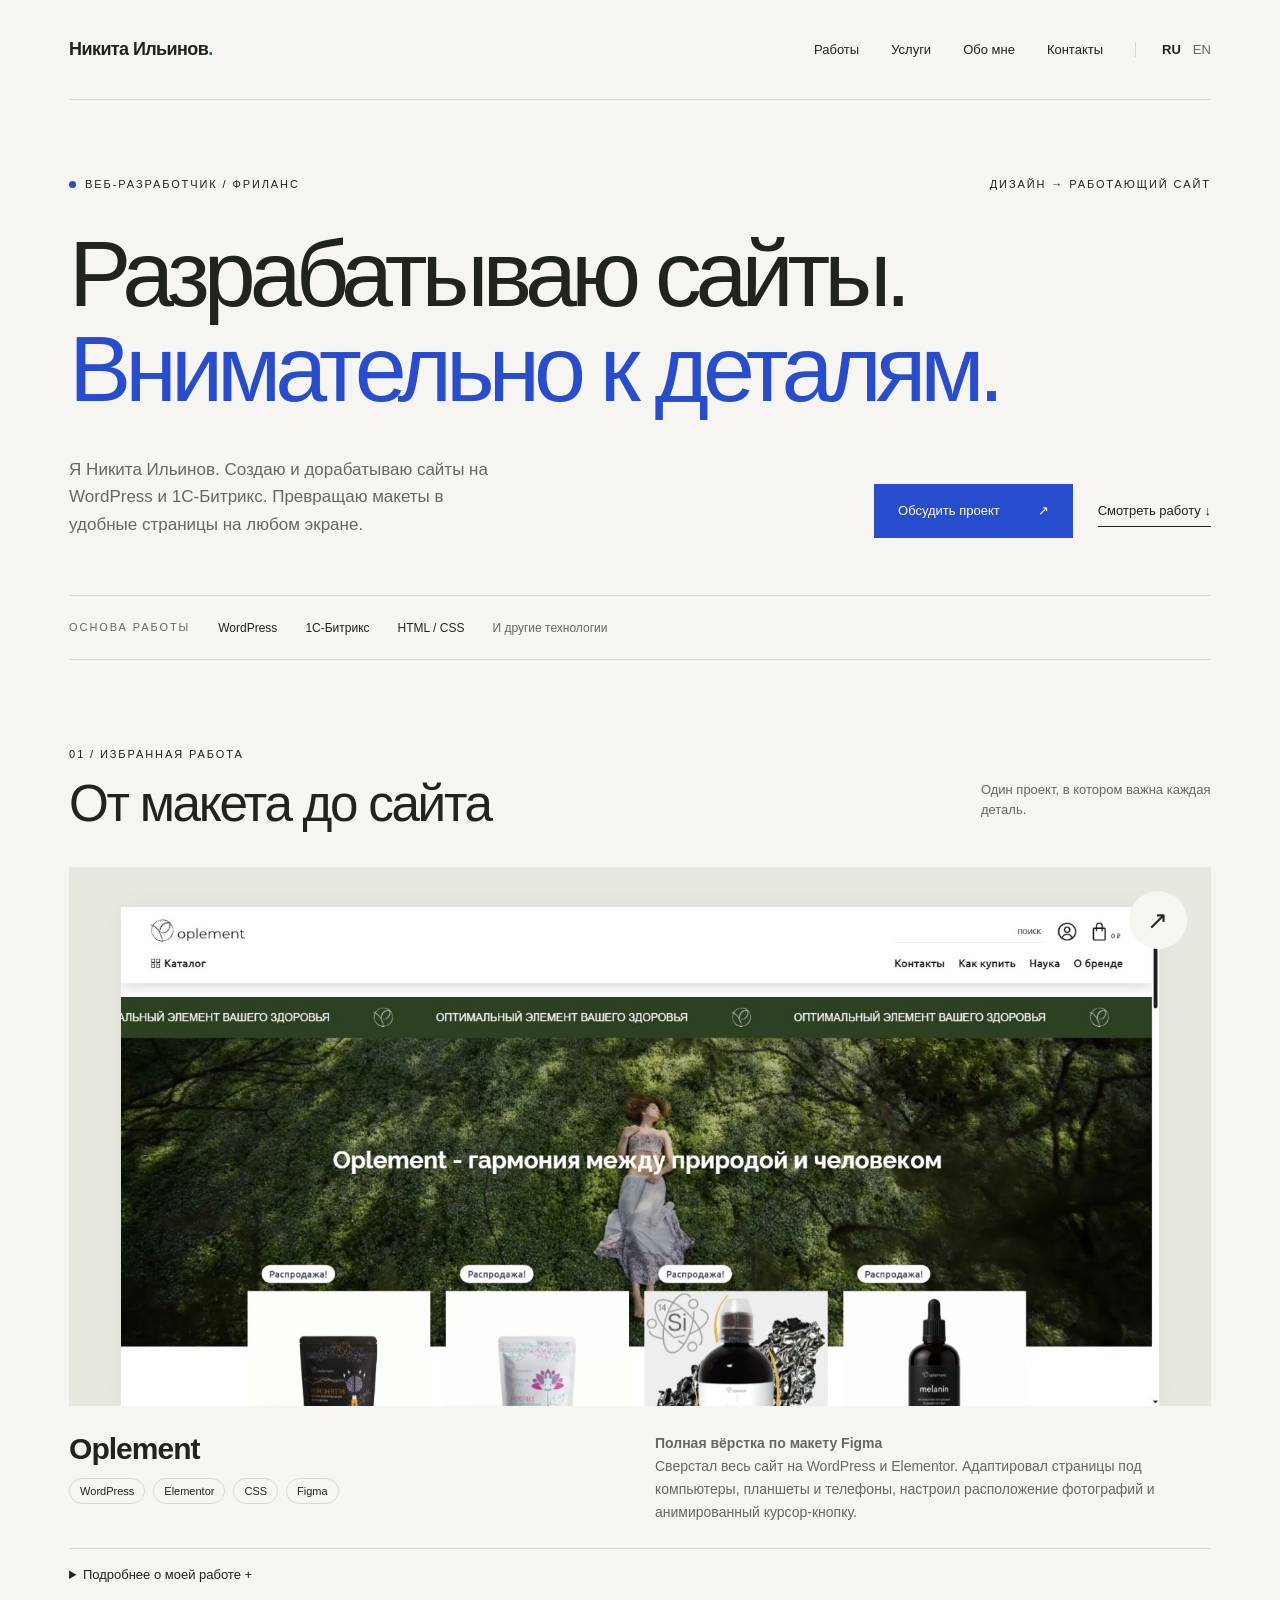
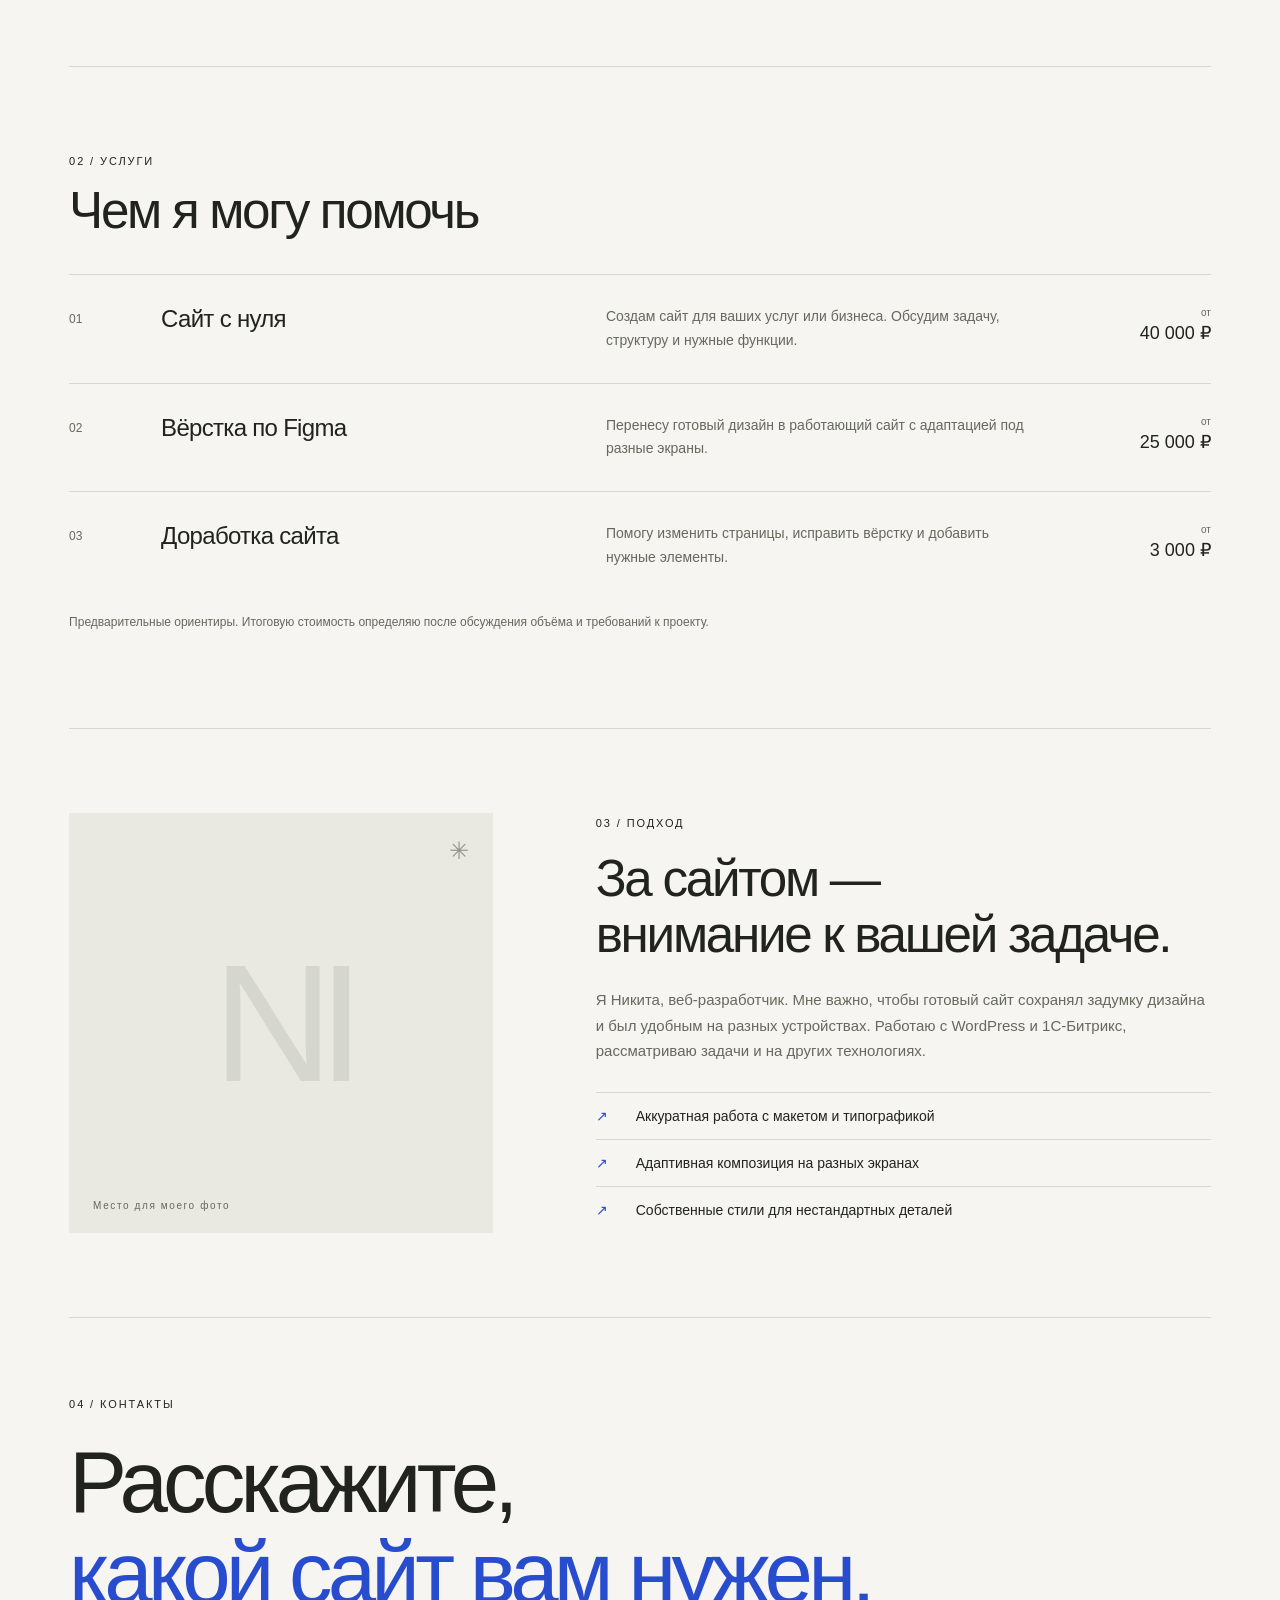
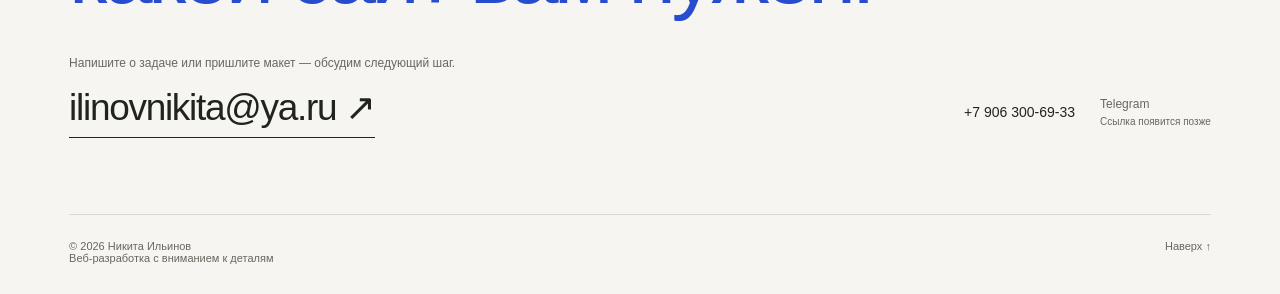
==== index.html @ e3206d45 "Add first bilingual portfolio version" ====
<!doctype html>
<html lang="ru">
<head>
<meta charset="utf-8"><meta name="viewport" content="width=device-width, initial-scale=1">
<title>Никита Ильинов — разработка сайтов</title><meta name="description" content="Создание и доработка сайтов на WordPress и 1С-Битрикс. Вёрстка по Figma, адаптив и внимание к деталям. Портфолио Никиты Ильинова.">
<meta name="theme-color" content="#f6f5f1">
<link rel="canonical" href="https://nikitailinov18.github.io/">
<link rel="alternate" hreflang="ru" href="https://nikitailinov18.github.io/"><link rel="alternate" hreflang="en" href="https://nikitailinov18.github.io/en/"><link rel="alternate" hreflang="x-default" href="https://nikitailinov18.github.io/">
<link rel="icon" href="assets/favicon.svg" type="image/svg+xml">
<link rel="stylesheet" href="assets/style.css">
<meta property="og:title" content="Никита Ильинов — разработка сайтов"><meta property="og:description" content="Создание и доработка сайтов на WordPress и 1С-Битрикс. Вёрстка по Figma, адаптив и внимание к деталям. Портфолио Никиты Ильинова."><meta property="og:type" content="website"><meta property="og:url" content="https://nikitailinov18.github.io/">
<script type="module" src="assets/app.mjs"></script>
</head>
<body id="top"><a class="skip" href="#main">К содержимому</a><div class="wrap">
<header><a class="brand" href="./">Никита Ильинов<span>.</span></a>
<nav class="nav" aria-label="Основная навигация"><a href="#work">Работы</a><a href="#services">Услуги</a><a href="#about">Обо мне</a><a href="#contact">Контакты</a>
<div class="language" aria-label="Язык"><span aria-current="page">RU</span><a href="en/" lang="en" hreflang="en">EN</a></div></nav></header>
<main id="main">
<div class="hero"><div class="hero-top"><span class="eyebrow"><i class="dot" aria-hidden="true"></i>Веб-разработчик / Фриланс</span><span class="eyebrow">Дизайн → работающий сайт</span></div>
<h1>Разрабатываю сайты.<br><span>Внимательно к деталям.</span></h1><div class="hero-bottom"><p class="intro">Я Никита Ильинов. Создаю и дорабатываю сайты на WordPress и 1С-Битрикс. Превращаю макеты в удобные страницы на любом экране.</p><div class="actions"><a class="button" href="#contact">Обсудить проект<span aria-hidden="true">↗</span></a><a class="text-link" href="#work">Смотреть работу ↓</a></div></div></div>
<div class="stack"><span class="eyebrow">Основа работы</span><strong>WordPress</strong><strong>1С-Битрикс</strong><strong>HTML / CSS</strong><span>И другие технологии</span></div>
<section id="work"><div class="section-head"><div><span class="eyebrow">01 / Избранная работа</span><h2>От макета до сайта</h2></div><p class="aside">Один проект, в котором важна каждая деталь.</p></div>
<a class="project-visual" href="https://oplement.ru/" target="_blank" rel="noopener noreferrer" aria-label="Открыть сайт Oplement"><img src="assets/oplement-desktop.png" alt="Скриншот главной страницы Oplement" width="1526" height="733" loading="lazy"><span class="visit" aria-hidden="true">↗</span></a>
<div class="project-meta"><div><h3 class="project-name">Oplement</h3><div class="tags"><span class="tag">WordPress</span><span class="tag">Elementor</span><span class="tag">CSS</span><span class="tag">Figma</span></div></div><div><p><strong>Полная вёрстка по макету Figma</strong><br>Сверстал весь сайт на WordPress и Elementor. Адаптировал страницы под компьютеры, планшеты и телефоны, настроил расположение фотографий и анимированный курсор-кнопку.</p></div></div>
<details><summary>Подробнее о моей работе +</summary><p>Основная задача — точно перенести макет Figma в Elementor и сохранить композицию на разных разрешениях. Для позиционирования фотографий и оформления элементов использовал собственный CSS и встроенные настройки Elementor. Мой вклад — вёрстка и адаптация всего сайта; дизайн был предоставлен в Figma.</p><img src="assets/oplement-mobile.png" alt="Мобильная версия Oplement" loading="lazy" width="390" height="844" style="display:block;width:195px;max-width:100%;height:auto;margin-top:20px"></details>
</section>
<section id="services"><div class="section-head"><div><span class="eyebrow">02 / Услуги</span><h2>Чем я могу помочь</h2></div></div>

<article class="service"><span class="num">01</span><h3>Сайт с нуля</h3><p>Создам сайт для ваших услуг или бизнеса. Обсудим задачу, структуру и нужные функции.</p><div class="price"><small>от</small><span data-rub="40000">40 000 ₽</span></div></article><article class="service"><span class="num">02</span><h3>Вёрстка по Figma</h3><p>Перенесу готовый дизайн в работающий сайт с адаптацией под разные экраны.</p><div class="price"><small>от</small><span data-rub="25000">25 000 ₽</span></div></article><article class="service"><span class="num">03</span><h3>Доработка сайта</h3><p>Помогу изменить страницы, исправить вёрстку и добавить нужные элементы.</p><div class="price"><small>от</small><span data-rub="3000">3 000 ₽</span></div></article>
<p class="price-note">Предварительные ориентиры. Итоговую стоимость определяю после обсуждения объёма и требований к проекту.</p>
</section>
<section id="about" class="about"><div class="portrait" role="img" aria-label="Место для моего фото"><span class="portrait-mark" aria-hidden="true">✳</span><span class="portrait-label">Место для моего фото</span></div><div><span class="eyebrow">03 / Подход</span><h2>За сайтом —<br>внимание к вашей задаче.</h2><p>Я Никита, веб-разработчик. Мне важно, чтобы готовый сайт сохранял задумку дизайна и был удобным на разных устройствах. Работаю с WordPress и 1С-Битрикс, рассматриваю задачи и на других технологиях.</p><div class="qualities"><div class="quality"><span aria-hidden="true">↗</span>Аккуратная работа с макетом и типографикой</div><div class="quality"><span aria-hidden="true">↗</span>Адаптивная композиция на разных экранах</div><div class="quality"><span aria-hidden="true">↗</span>Собственные стили для нестандартных деталей</div></div></div></section>
<section class="contact" id="contact"><span class="eyebrow">04 / Контакты</span><h2>Расскажите,<br><span>какой сайт вам нужен.</span></h2><p class="price-note">Напишите о задаче или пришлите макет — обсудим следующий шаг.</p><div class="contact-bottom"><a class="email" href="mailto:ilinovnikita@ya.ru">ilinovnikita@ya.ru ↗</a><div class="contact-links"><a href="tel:+79063006933">+7 906 300-69-33</a><span class="disabled" aria-disabled="true">Telegram<small>Ссылка появится позже</small></span></div></div></section>
</main><footer><span>© 2026 Никита Ильинов<br>Веб-разработка с вниманием к деталям</span><a href="#top">Наверх ↑</a></footer></div></body></html>
---- assets/style.css ----
@font-face{font-family:Local;src:local('Arial');font-display:swap}
:root{--paper:#f6f5f1;--ink:#21231f;--muted:#66695f;--line:#d8d9d0;--blue:#284cce;--white:#fff;--pad:clamp(22px,5.4vw,86px)}
*{box-sizing:border-box}html{scroll-behavior:smooth;scroll-padding-top:24px}body{margin:0;background:var(--paper);color:var(--ink);font-family:Local,Arial,sans-serif;-webkit-font-smoothing:antialiased}a{color:inherit;text-decoration:none}button,select{font:inherit}a,button,select{ -webkit-tap-highlight-color:transparent}a:focus-visible,select:focus-visible,summary:focus-visible{outline:3px solid var(--blue);outline-offset:6px}a:hover{color:var(--blue)}::selection{background:#d4ddff}.skip{position:absolute;top:-80px;left:20px;background:white;padding:14px;z-index:10}.skip:focus{top:10px}.wrap{max-width:1600px;margin:auto;padding:0 var(--pad)}header{display:flex;align-items:center;justify-content:space-between;gap:20px;min-height:100px;border-bottom:1px solid var(--line)}.brand{font-size:18px;font-weight:700;letter-spacing:-.6px}.brand span{color:var(--blue)}.nav{display:flex;align-items:center;gap:32px;font-size:13px}.language{display:flex;gap:12px;border-left:1px solid var(--line);padding-left:26px}.language [aria-current]{font-weight:bold}.language a{color:var(--muted)}.eyebrow{font-size:11px;letter-spacing:1.9px;text-transform:uppercase;line-height:1.6}.hero{padding:76px 0 57px}.hero-top{display:flex;justify-content:space-between;gap:20px;margin-bottom:32px}.dot{display:inline-block;width:7px;height:7px;background:var(--blue);border-radius:50%;margin-right:9px}.hero h1{font-size:clamp(48px,7.3vw,108px);font-weight:500;line-height:1.02;letter-spacing:-.065em;max-width:1120px;margin:0}.hero h1 span{color:var(--blue)}.hero-bottom{margin-top:40px;display:grid;grid-template-columns:1fr 1fr;gap:32px;align-items:end}.intro{font-size:17px;line-height:1.6;max-width:440px;margin:0;color:var(--muted)}.actions{display:flex;gap:25px;align-items:center;justify-content:flex-end}.button{display:inline-flex;justify-content:space-between;gap:38px;align-items:center;background:var(--blue);color:white;padding:19px 24px;font-size:13px;min-height:54px}.button:hover{background:#1e3da9;color:white}.text-link{font-size:13px;border-bottom:1px solid var(--ink);padding:8px 0}.stack{display:flex;gap:28px;align-items:center;padding:23px 0;border-top:1px solid var(--line);border-bottom:1px solid var(--line);font-size:12px;color:var(--muted)}.stack strong{font-weight:500;color:var(--ink)}section{padding:84px 0;border-bottom:1px solid var(--line)}.section-head{display:flex;justify-content:space-between;align-items:end;gap:24px;margin-bottom:35px}.section-head h2{font-size:clamp(32px,4vw,56px);font-weight:400;letter-spacing:-.045em;margin:12px 0 0;line-height:1.1}.section-head .aside{font-size:13px;color:var(--muted);max-width:230px;line-height:1.5}.project-visual{display:block;background:#e7e8df;padding:40px 52px 0;overflow:hidden;position:relative}.project-visual img{display:block;width:100%;height:auto;box-shadow:0 0 24px #0000000b;transition:transform .4s}.project-visual:hover img{transform:translateY(-5px)}.project-visual .visit{position:absolute;right:24px;top:24px;background:var(--paper);border-radius:50%;height:58px;width:58px;display:grid;place-items:center;font-size:25px}.project-meta{display:grid;grid-template-columns:1fr 1fr;gap:30px;margin-top:26px}.project-name{font-size:30px;letter-spacing:-1px;margin:0 0 12px}.tags{display:flex;flex-wrap:wrap;gap:8px}.tag{font-size:11px;border:1px solid var(--line);border-radius:30px;padding:6px 10px}.project-meta p{font-size:14px;line-height:1.65;margin:0;color:var(--muted)}details{margin-top:24px;border-top:1px solid var(--line);padding-top:18px}summary{font-size:13px;cursor:pointer;width:fit-content}details p{font-size:14px;color:var(--muted);line-height:1.7;max-width:800px}.service{display:grid;grid-template-columns:70px 1fr 1fr 160px;gap:22px;padding:30px 0;border-top:1px solid var(--line);align-items:start}.service .num{font-size:12px;color:var(--muted);padding-top:7px}.service h3{font-size:24px;font-weight:400;letter-spacing:-.7px;margin:0}.service p{font-size:14px;line-height:1.7;color:var(--muted);margin:0}.price{font-size:18px;white-space:nowrap;text-align:right;line-height:1.5}.price small{display:block;font-size:10px;color:var(--muted)}.rate-tools{display:flex;align-items:center;gap:12px;font-size:13px}.rate-tools select{background:transparent;border:1px solid var(--line);padding:10px;color:var(--ink)}.price-note{font-size:12px;line-height:1.7;color:var(--muted);max-width:700px}.price-note a{text-decoration:underline}.about{display:grid;grid-template-columns:1fr 1.45fr;gap:clamp(35px,8vw,130px)}.portrait{min-height:400px;background:#e9e9e2;position:relative;display:grid;place-items:center;overflow:hidden}.portrait:before{content:'NI';font-size:clamp(90px,13vw,190px);font-weight:500;letter-spacing:-.09em;color:#d5d7ce}.portrait-label{position:absolute;bottom:22px;left:24px;font-size:10px;color:var(--muted);letter-spacing:1.6px}.portrait-mark{position:absolute;right:24px;top:24px;font-size:24px;color:#92988b}.about h2{font-size:clamp(32px,4vw,54px);font-weight:400;letter-spacing:-.045em;line-height:1.1;margin:18px 0 24px}.about p{font-size:15px;color:var(--muted);line-height:1.7}.qualities{margin-top:28px}.quality{padding:15px 0;border-top:1px solid var(--line);display:grid;grid-template-columns:25px 1fr;gap:15px;font-size:14px}.quality span{color:var(--blue)}.contact{padding:76px 0}.contact h2{font-weight:400;font-size:clamp(40px,6.8vw,92px);letter-spacing:-.055em;line-height:1.05;max-width:900px;margin:22px 0 35px}.contact h2 span{color:var(--blue)}.contact-bottom{display:flex;align-items:center;justify-content:space-between;gap:28px}.email{font-size:clamp(19px,3vw,37px);letter-spacing:-.035em;border-bottom:1px solid var(--ink);padding-bottom:8px}.contact-links{display:flex;gap:25px;align-items:center;font-size:14px;flex-wrap:wrap}.disabled{color:var(--muted);font-size:12px}.disabled small{display:block;margin-top:5px;font-size:10px}footer{display:flex;justify-content:space-between;gap:20px;padding:25px 0 30px;font-size:11px;color:var(--muted)}
@media(min-width:1600px){.hero h1{font-size:112px}}
@media(max-width:900px){.nav{gap:18px}.hero{padding-top:52px}.service{grid-template-columns:30px 1fr 1fr}.price{grid-column:2/-1;text-align:left;display:flex;gap:8px;align-items:center}.price small{display:inline}.about{gap:36px}.portrait{min-height:360px}.contact-bottom{align-items:flex-start;flex-direction:column}.actions{gap:18px}.button{gap:22px}.project-visual{padding:24px 24px 0}}
@media(max-width:620px){header{min-height:83px}.brand{font-size:16px}.nav>a{display:none}.language{padding-left:0;border:0}.hero{padding:40px 0 32px}.hero-top{margin-bottom:25px}.hero-top>.eyebrow:last-child{display:none}.hero h1{font-size:49px}.hero-bottom{grid-template-columns:1fr;margin-top:27px;gap:24px}.intro{font-size:15px}.actions{justify-content:flex-start;flex-wrap:wrap}.stack{gap:16px;flex-wrap:wrap;font-size:11px;line-height:1.5}.stack>.eyebrow{width:100%;font-size:9px}.section-head{align-items:start}.section-head .aside{display:none}section{padding:51px 0}.section-head{margin-bottom:25px}.project-visual{padding:18px 14px 0}.project-visual .visit{width:40px;height:40px;font-size:20px;right:12px;top:12px}.project-meta{grid-template-columns:1fr;gap:18px}.project-name{font-size:27px}.service{grid-template-columns:24px 1fr;gap:15px;padding:25px 0}.service h3{font-size:23px}.service p{grid-column:2}.price{grid-column:2;font-size:18px;flex-wrap:wrap}.about{grid-template-columns:1fr;gap:32px}.portrait{min-height:300px}.portrait:before{font-size:150px}.about h2{font-size:38px}.contact{padding:50px 0}.contact h2{font-size:43px}.contact-links{gap:22px}.email{font-size:25px}footer{font-size:10px;line-height:1.6}.rate-tools{margin-bottom:22px}.section-head h2{font-size:35px}}
@media(max-width:360px){.hero h1{font-size:40px}}
@media(prefers-reduced-motion:reduce){html{scroll-behavior:auto}*,*:before,*:after{transition:none!important}}
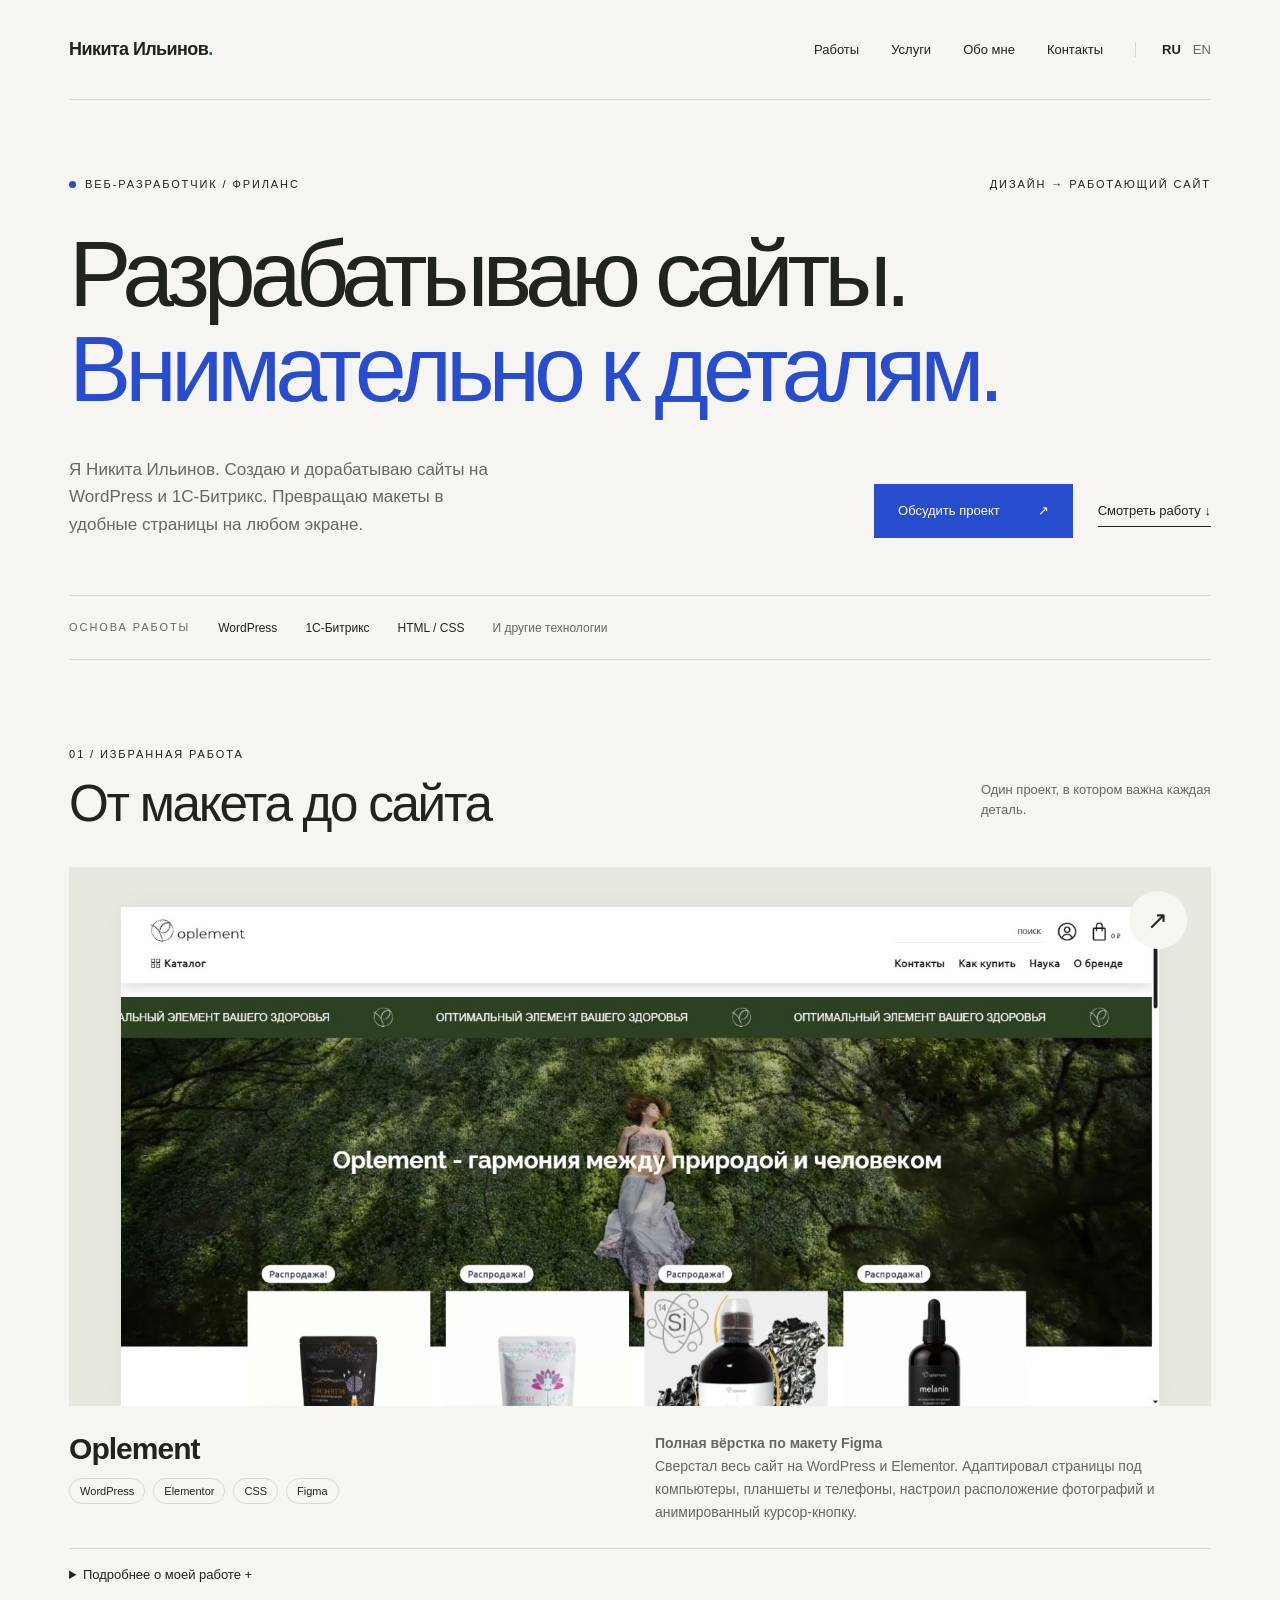
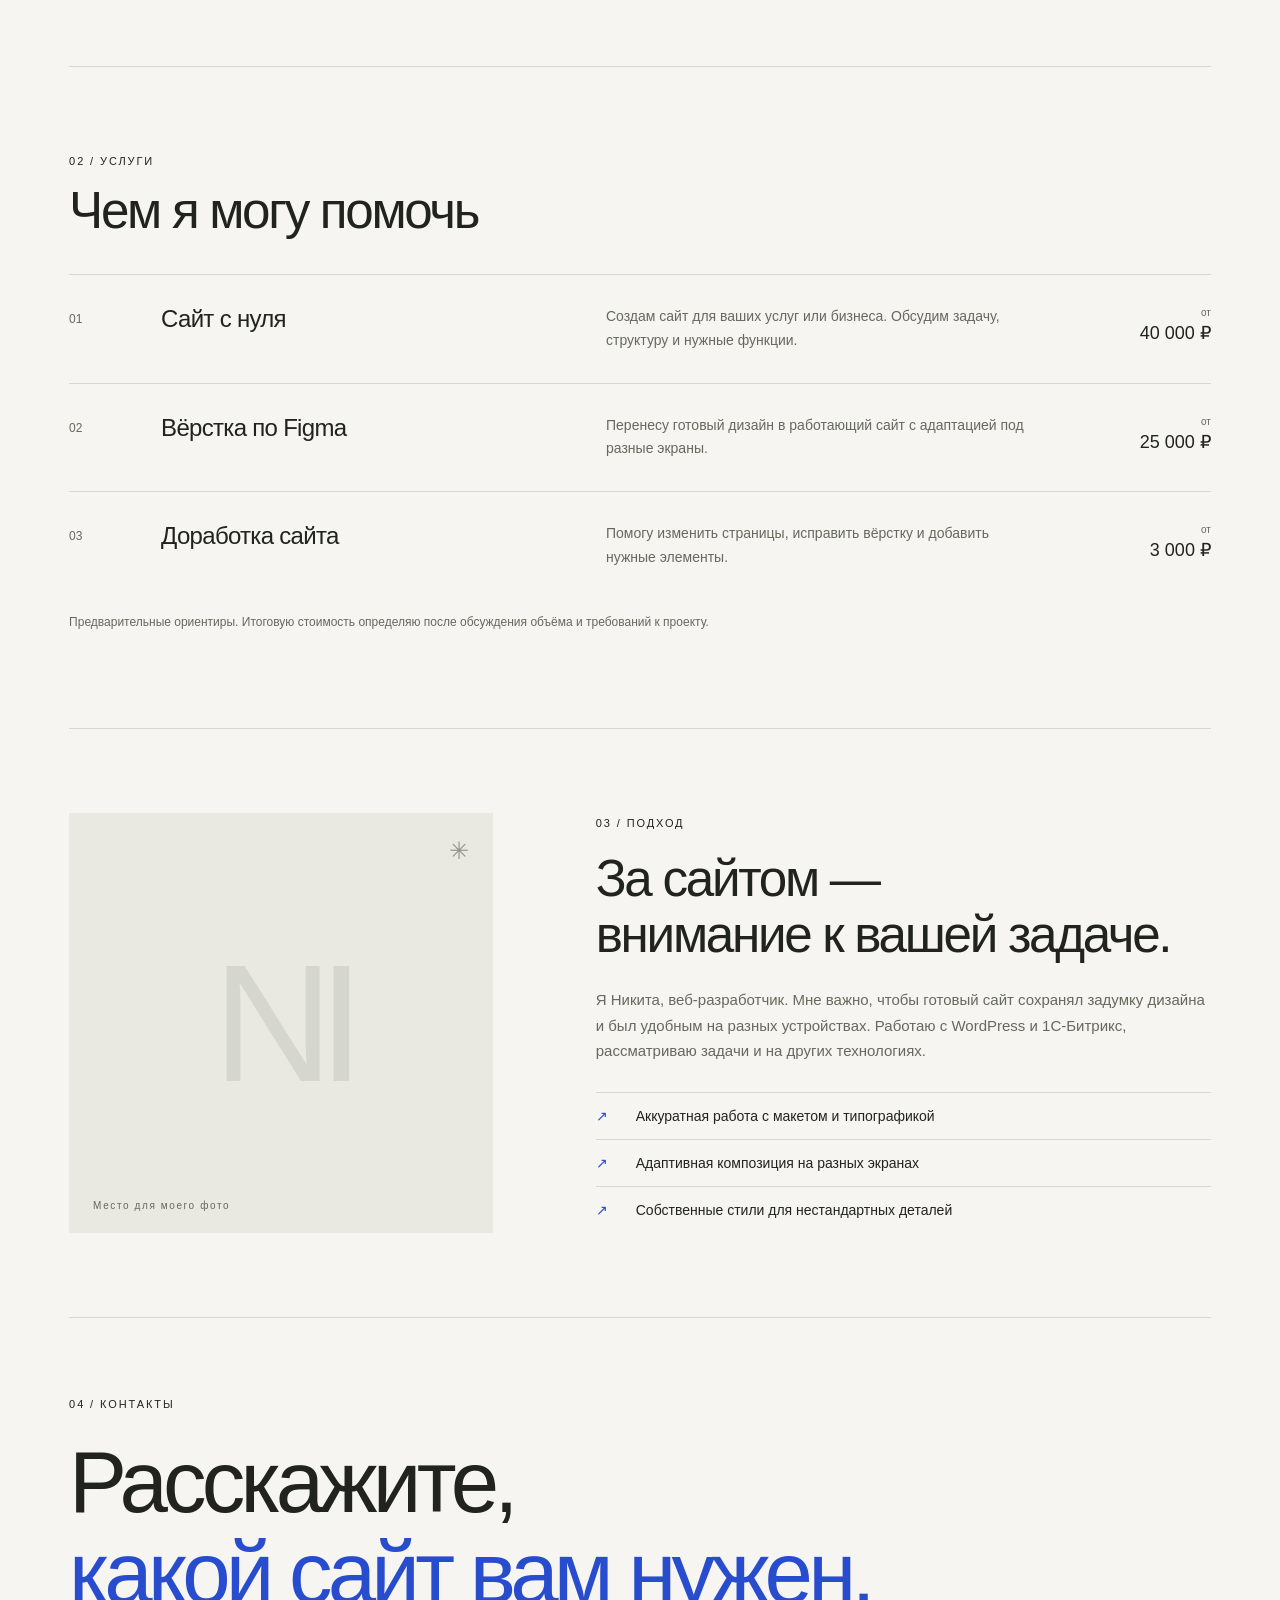
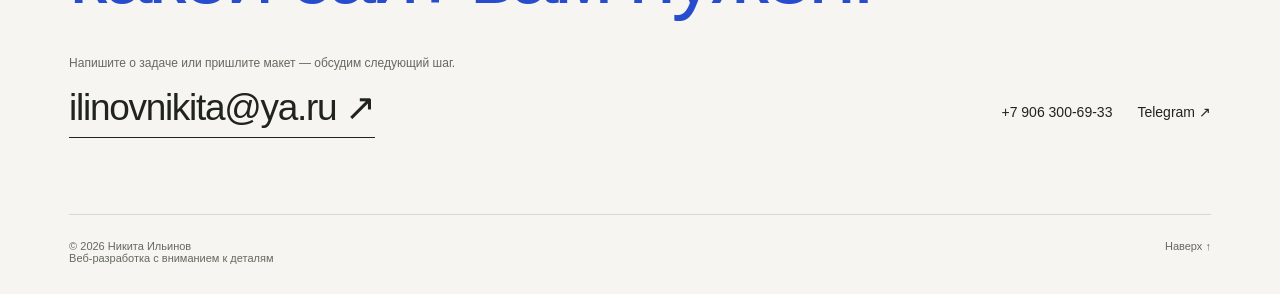
==== commit d2190e30: "Add Telegram contact in both languages" ====
--- a/index.html
+++ b/index.html
@@ -30,5 +30,5 @@
 <p class="price-note">Предварительные ориентиры. Итоговую стоимость определяю после обсуждения объёма и требований к проекту.</p>
 </section>
 <section id="about" class="about"><div class="portrait" role="img" aria-label="Место для моего фото"><span class="portrait-mark" aria-hidden="true">✳</span><span class="portrait-label">Место для моего фото</span></div><div><span class="eyebrow">03 / Подход</span><h2>За сайтом —<br>внимание к вашей задаче.</h2><p>Я Никита, веб-разработчик. Мне важно, чтобы готовый сайт сохранял задумку дизайна и был удобным на разных устройствах. Работаю с WordPress и 1С-Битрикс, рассматриваю задачи и на других технологиях.</p><div class="qualities"><div class="quality"><span aria-hidden="true">↗</span>Аккуратная работа с макетом и типографикой</div><div class="quality"><span aria-hidden="true">↗</span>Адаптивная композиция на разных экранах</div><div class="quality"><span aria-hidden="true">↗</span>Собственные стили для нестандартных деталей</div></div></div></section>
-<section class="contact" id="contact"><span class="eyebrow">04 / Контакты</span><h2>Расскажите,<br><span>какой сайт вам нужен.</span></h2><p class="price-note">Напишите о задаче или пришлите макет — обсудим следующий шаг.</p><div class="contact-bottom"><a class="email" href="mailto:ilinovnikita@ya.ru">ilinovnikita@ya.ru ↗</a><div class="contact-links"><a href="tel:+79063006933">+7 906 300-69-33</a><span class="disabled" aria-disabled="true">Telegram<small>Ссылка появится позже</small></span></div></div></section>
+<section class="contact" id="contact"><span class="eyebrow">04 / Контакты</span><h2>Расскажите,<br><span>какой сайт вам нужен.</span></h2><p class="price-note">Напишите о задаче или пришлите макет — обсудим следующий шаг.</p><div class="contact-bottom"><a class="email" href="mailto:ilinovnikita@ya.ru">ilinovnikita@ya.ru ↗</a><div class="contact-links"><a href="tel:+79063006933">+7 906 300-69-33</a><a href="https://t.me/Nikita_Ilinov" target="_blank" rel="noopener noreferrer">Telegram ↗</a></div></div></section>
 </main><footer><span>© 2026 Никита Ильинов<br>Веб-разработка с вниманием к деталям</span><a href="#top">Наверх ↑</a></footer></div></body></html>
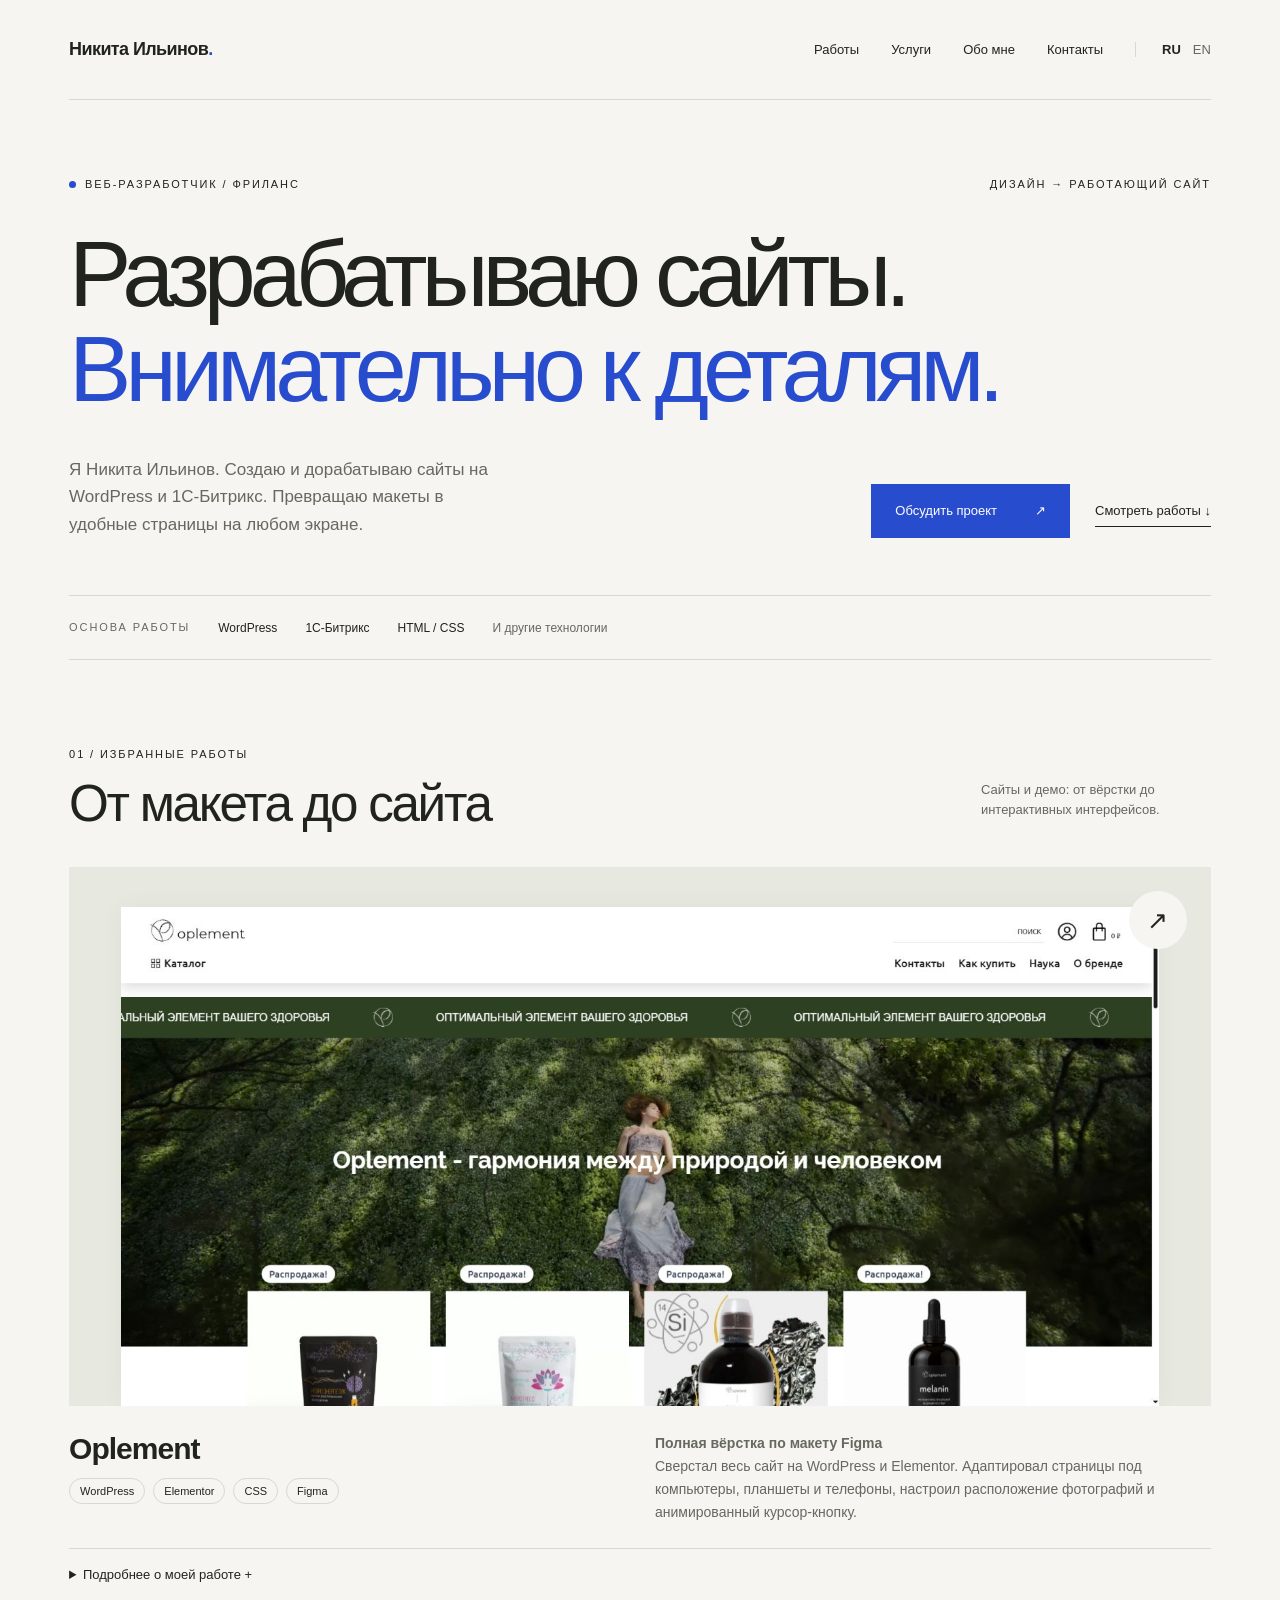
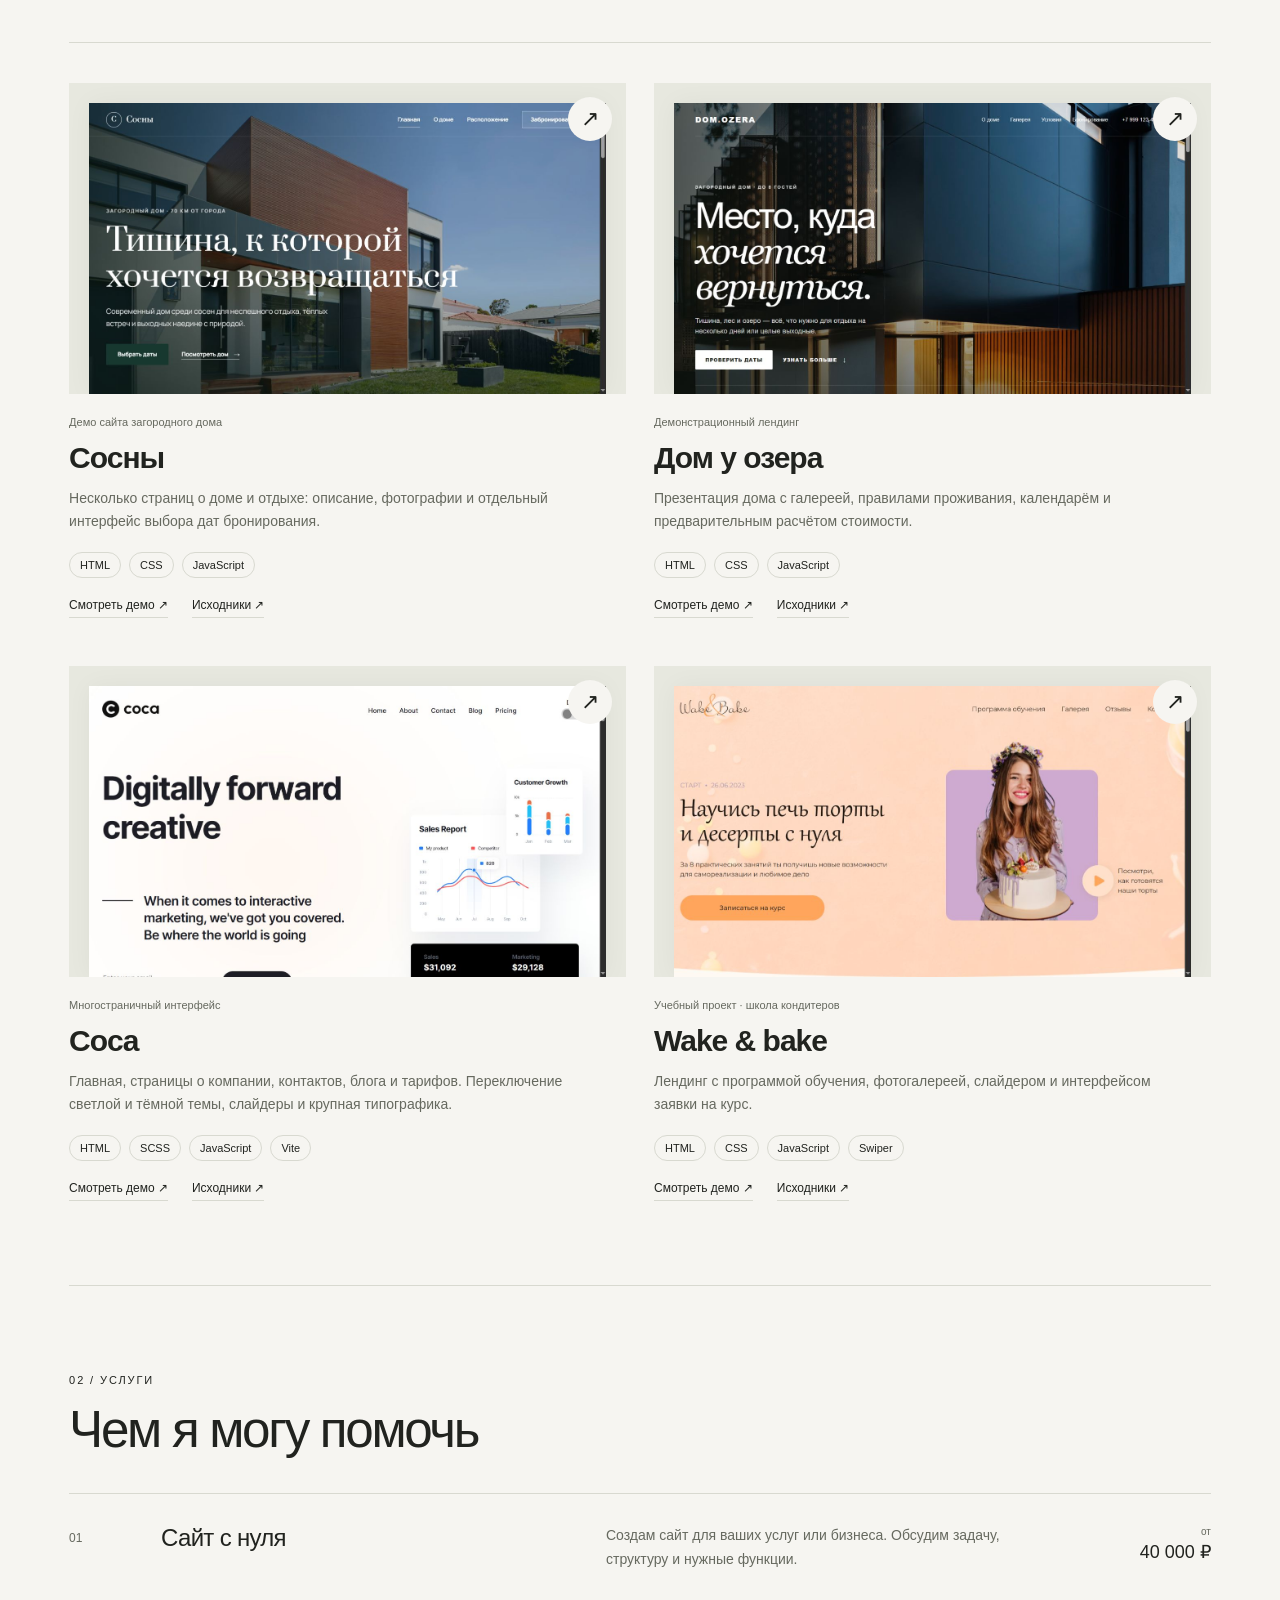
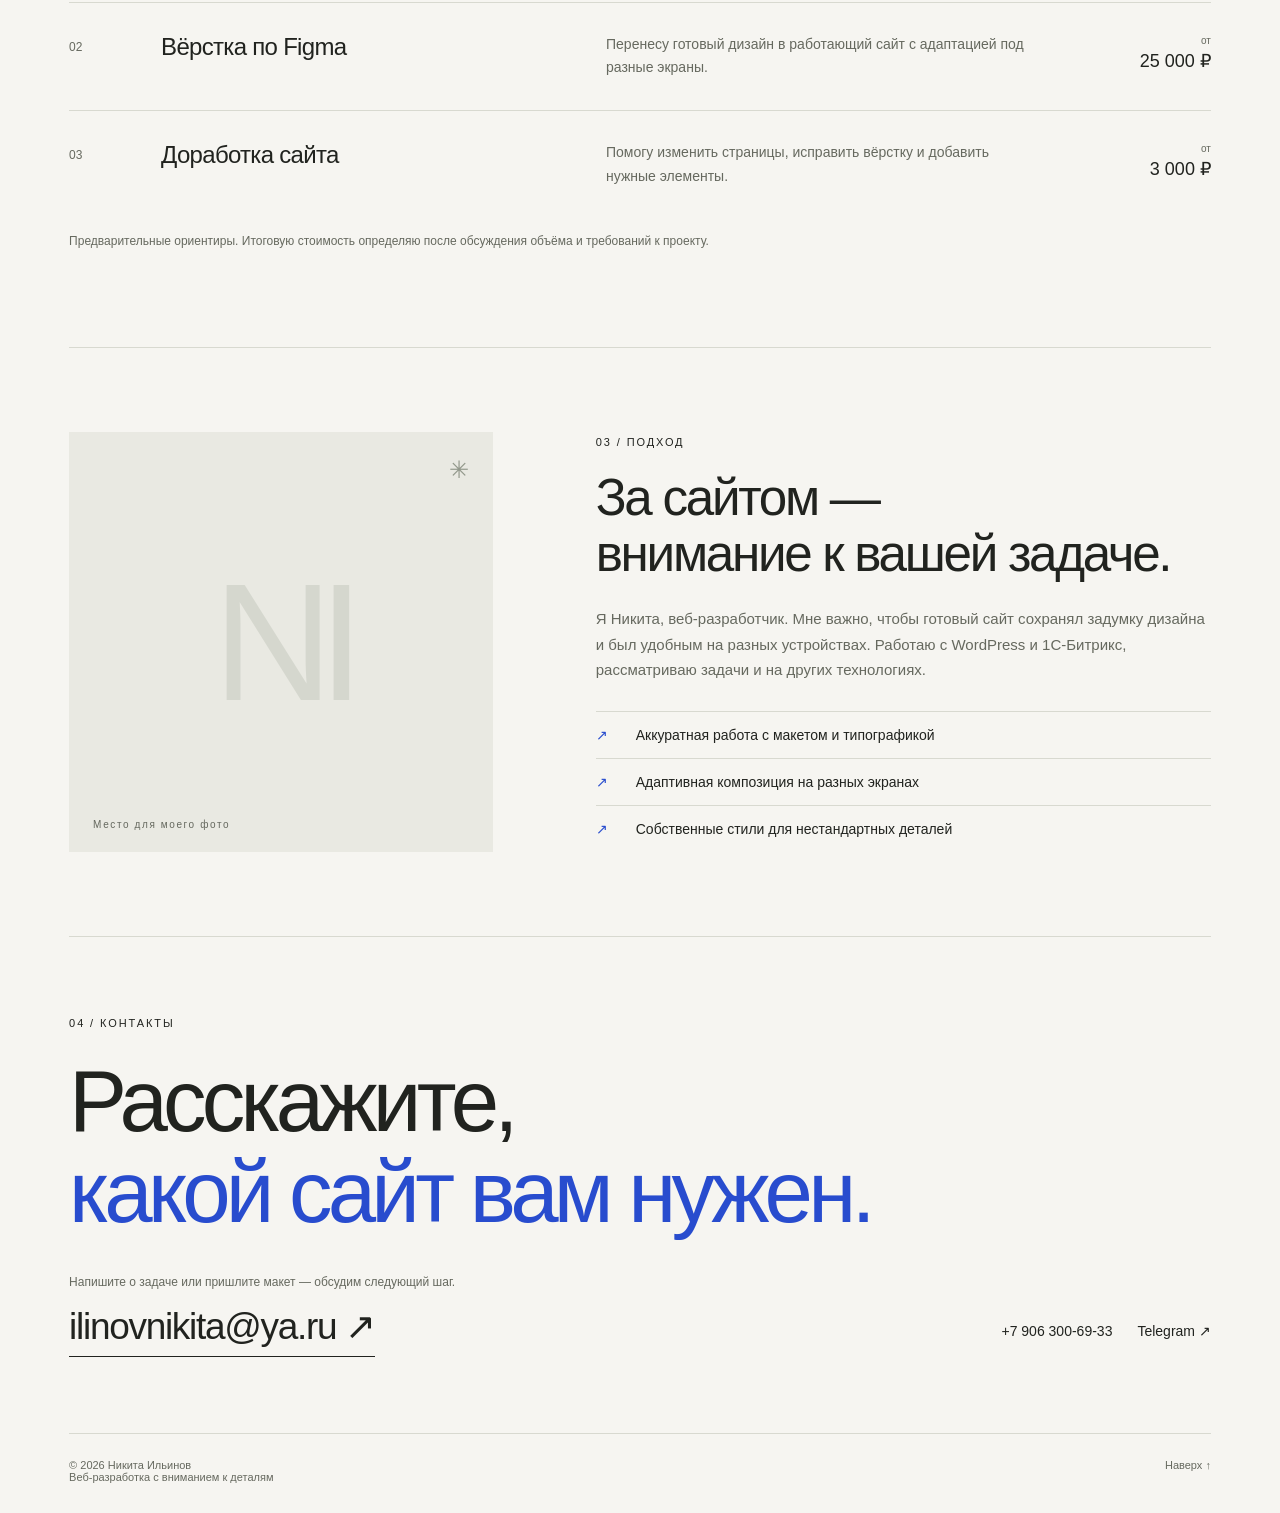
==== commit b565d68a: "Add four public website projects to bilingual portfolio" ====
--- a/index.html
+++ b/index.html
@@ -17,12 +17,18 @@
 <div class="language" aria-label="Язык"><span aria-current="page">RU</span><a href="en/" lang="en" hreflang="en">EN</a></div></nav></header>
 <main id="main">
 <div class="hero"><div class="hero-top"><span class="eyebrow"><i class="dot" aria-hidden="true"></i>Веб-разработчик / Фриланс</span><span class="eyebrow">Дизайн → работающий сайт</span></div>
-<h1>Разрабатываю сайты.<br><span>Внимательно к деталям.</span></h1><div class="hero-bottom"><p class="intro">Я Никита Ильинов. Создаю и дорабатываю сайты на WordPress и 1С-Битрикс. Превращаю макеты в удобные страницы на любом экране.</p><div class="actions"><a class="button" href="#contact">Обсудить проект<span aria-hidden="true">↗</span></a><a class="text-link" href="#work">Смотреть работу ↓</a></div></div></div>
+<h1>Разрабатываю сайты.<br><span>Внимательно к деталям.</span></h1><div class="hero-bottom"><p class="intro">Я Никита Ильинов. Создаю и дорабатываю сайты на WordPress и 1С-Битрикс. Превращаю макеты в удобные страницы на любом экране.</p><div class="actions"><a class="button" href="#contact">Обсудить проект<span aria-hidden="true">↗</span></a><a class="text-link" href="#work">Смотреть работы ↓</a></div></div></div>
 <div class="stack"><span class="eyebrow">Основа работы</span><strong>WordPress</strong><strong>1С-Битрикс</strong><strong>HTML / CSS</strong><span>И другие технологии</span></div>
-<section id="work"><div class="section-head"><div><span class="eyebrow">01 / Избранная работа</span><h2>От макета до сайта</h2></div><p class="aside">Один проект, в котором важна каждая деталь.</p></div>
+<section id="work"><div class="section-head"><div><span class="eyebrow">01 / Избранные работы</span><h2>От макета до сайта</h2></div><p class="aside">Сайты и демо: от вёрстки до интерактивных интерфейсов.</p></div>
 <a class="project-visual" href="https://oplement.ru/" target="_blank" rel="noopener noreferrer" aria-label="Открыть сайт Oplement"><img src="assets/oplement-desktop.png" alt="Скриншот главной страницы Oplement" width="1526" height="733" loading="lazy"><span class="visit" aria-hidden="true">↗</span></a>
 <div class="project-meta"><div><h3 class="project-name">Oplement</h3><div class="tags"><span class="tag">WordPress</span><span class="tag">Elementor</span><span class="tag">CSS</span><span class="tag">Figma</span></div></div><div><p><strong>Полная вёрстка по макету Figma</strong><br>Сверстал весь сайт на WordPress и Elementor. Адаптировал страницы под компьютеры, планшеты и телефоны, настроил расположение фотографий и анимированный курсор-кнопку.</p></div></div>
 <details><summary>Подробнее о моей работе +</summary><p>Основная задача — точно перенести макет Figma в Elementor и сохранить композицию на разных разрешениях. Для позиционирования фотографий и оформления элементов использовал собственный CSS и встроенные настройки Elementor. Мой вклад — вёрстка и адаптация всего сайта; дизайн был предоставлен в Figma.</p><img src="assets/oplement-mobile.png" alt="Мобильная версия Oplement" loading="lazy" width="390" height="844" style="display:block;width:195px;max-width:100%;height:auto;margin-top:20px"></details>
+<div class="project-grid">
+<article class="project-card"><a class="project-visual" href="https://nikitailinov18.github.io/DomBrony/" target="_blank" rel="noopener noreferrer" aria-label="Открыть Сосны"><img src="assets/dom-brony.jpg" alt="Скриншот сайта Сосны" width="1265" height="712" loading="lazy"><span class="visit" aria-hidden="true">↗</span></a><div class="card-copy"><p class="card-kind">Демо сайта загородного дома</p><h3 class="project-name">Сосны</h3><p class="card-description">Несколько страниц о доме и отдыхе: описание, фотографии и отдельный интерфейс выбора дат бронирования.</p><div class="tags"><span class="tag">HTML</span><span class="tag">CSS</span><span class="tag">JavaScript</span></div><div class="card-links"><a href="https://nikitailinov18.github.io/DomBrony/" target="_blank" rel="noopener noreferrer">Смотреть демо ↗</a><a href="https://github.com/NikitaIlinov18/DomBrony" target="_blank" rel="noopener noreferrer">Исходники ↗</a></div></div></article>
+<article class="project-card"><a class="project-visual" href="https://nikitailinov18.github.io/DomOzera/" target="_blank" rel="noopener noreferrer" aria-label="Открыть Дом у озера"><img src="assets/dom-ozera.jpg" alt="Скриншот сайта Дом у озера" width="1265" height="712" loading="lazy"><span class="visit" aria-hidden="true">↗</span></a><div class="card-copy"><p class="card-kind">Демонстрационный лендинг</p><h3 class="project-name">Дом у озера</h3><p class="card-description">Презентация дома с галереей, правилами проживания, календарём и предварительным расчётом стоимости.</p><div class="tags"><span class="tag">HTML</span><span class="tag">CSS</span><span class="tag">JavaScript</span></div><div class="card-links"><a href="https://nikitailinov18.github.io/DomOzera/" target="_blank" rel="noopener noreferrer">Смотреть демо ↗</a><a href="https://github.com/NikitaIlinov18/DomOzera" target="_blank" rel="noopener noreferrer">Исходники ↗</a></div></div></article>
+<article class="project-card"><a class="project-visual" href="https://nikitailinov18.github.io/coca/" target="_blank" rel="noopener noreferrer" aria-label="Открыть Coca"><img src="assets/coca.jpg" alt="Скриншот сайта Coca" width="1265" height="712" loading="lazy"><span class="visit" aria-hidden="true">↗</span></a><div class="card-copy"><p class="card-kind">Многостраничный интерфейс</p><h3 class="project-name">Coca</h3><p class="card-description">Главная, страницы о компании, контактов, блога и тарифов. Переключение светлой и тёмной темы, слайдеры и крупная типографика.</p><div class="tags"><span class="tag">HTML</span><span class="tag">SCSS</span><span class="tag">JavaScript</span><span class="tag">Vite</span></div><div class="card-links"><a href="https://nikitailinov18.github.io/coca/" target="_blank" rel="noopener noreferrer">Смотреть демо ↗</a><a href="https://github.com/NikitaIlinov18/coca" target="_blank" rel="noopener noreferrer">Исходники ↗</a></div></div></article>
+<article class="project-card"><a class="project-visual" href="https://nikitailinov18.github.io/homework/wake-bake/index.html" target="_blank" rel="noopener noreferrer" aria-label="Открыть Wake & bake"><img src="assets/wake-bake.jpg" alt="Скриншот сайта Wake & bake" width="1265" height="712" loading="lazy"><span class="visit" aria-hidden="true">↗</span></a><div class="card-copy"><p class="card-kind">Учебный проект · школа кондитеров</p><h3 class="project-name">Wake & bake</h3><p class="card-description">Лендинг с программой обучения, фотогалереей, слайдером и интерфейсом заявки на курс.</p><div class="tags"><span class="tag">HTML</span><span class="tag">CSS</span><span class="tag">JavaScript</span><span class="tag">Swiper</span></div><div class="card-links"><a href="https://nikitailinov18.github.io/homework/wake-bake/index.html" target="_blank" rel="noopener noreferrer">Смотреть демо ↗</a><a href="https://github.com/NikitaIlinov18/homework/tree/main/wake-bake" target="_blank" rel="noopener noreferrer">Исходники ↗</a></div></div></article>
+</div>
 </section>
 <section id="services"><div class="section-head"><div><span class="eyebrow">02 / Услуги</span><h2>Чем я могу помочь</h2></div></div>
 
--- a/assets/style.css
+++ b/assets/style.css
@@ -1,6 +1,8 @@
 @font-face{font-family:Local;src:local('Arial');font-display:swap}
 :root{--paper:#f6f5f1;--ink:#21231f;--muted:#66695f;--line:#d8d9d0;--blue:#284cce;--white:#fff;--pad:clamp(22px,5.4vw,86px)}
 *{box-sizing:border-box}html{scroll-behavior:smooth;scroll-padding-top:24px}body{margin:0;background:var(--paper);color:var(--ink);font-family:Local,Arial,sans-serif;-webkit-font-smoothing:antialiased}a{color:inherit;text-decoration:none}button,select{font:inherit}a,button,select{ -webkit-tap-highlight-color:transparent}a:focus-visible,select:focus-visible,summary:focus-visible{outline:3px solid var(--blue);outline-offset:6px}a:hover{color:var(--blue)}::selection{background:#d4ddff}.skip{position:absolute;top:-80px;left:20px;background:white;padding:14px;z-index:10}.skip:focus{top:10px}.wrap{max-width:1600px;margin:auto;padding:0 var(--pad)}header{display:flex;align-items:center;justify-content:space-between;gap:20px;min-height:100px;border-bottom:1px solid var(--line)}.brand{font-size:18px;font-weight:700;letter-spacing:-.6px}.brand span{color:var(--blue)}.nav{display:flex;align-items:center;gap:32px;font-size:13px}.language{display:flex;gap:12px;border-left:1px solid var(--line);padding-left:26px}.language [aria-current]{font-weight:bold}.language a{color:var(--muted)}.eyebrow{font-size:11px;letter-spacing:1.9px;text-transform:uppercase;line-height:1.6}.hero{padding:76px 0 57px}.hero-top{display:flex;justify-content:space-between;gap:20px;margin-bottom:32px}.dot{display:inline-block;width:7px;height:7px;background:var(--blue);border-radius:50%;margin-right:9px}.hero h1{font-size:clamp(48px,7.3vw,108px);font-weight:500;line-height:1.02;letter-spacing:-.065em;max-width:1120px;margin:0}.hero h1 span{color:var(--blue)}.hero-bottom{margin-top:40px;display:grid;grid-template-columns:1fr 1fr;gap:32px;align-items:end}.intro{font-size:17px;line-height:1.6;max-width:440px;margin:0;color:var(--muted)}.actions{display:flex;gap:25px;align-items:center;justify-content:flex-end}.button{display:inline-flex;justify-content:space-between;gap:38px;align-items:center;background:var(--blue);color:white;padding:19px 24px;font-size:13px;min-height:54px}.button:hover{background:#1e3da9;color:white}.text-link{font-size:13px;border-bottom:1px solid var(--ink);padding:8px 0}.stack{display:flex;gap:28px;align-items:center;padding:23px 0;border-top:1px solid var(--line);border-bottom:1px solid var(--line);font-size:12px;color:var(--muted)}.stack strong{font-weight:500;color:var(--ink)}section{padding:84px 0;border-bottom:1px solid var(--line)}.section-head{display:flex;justify-content:space-between;align-items:end;gap:24px;margin-bottom:35px}.section-head h2{font-size:clamp(32px,4vw,56px);font-weight:400;letter-spacing:-.045em;margin:12px 0 0;line-height:1.1}.section-head .aside{font-size:13px;color:var(--muted);max-width:230px;line-height:1.5}.project-visual{display:block;background:#e7e8df;padding:40px 52px 0;overflow:hidden;position:relative}.project-visual img{display:block;width:100%;height:auto;box-shadow:0 0 24px #0000000b;transition:transform .4s}.project-visual:hover img{transform:translateY(-5px)}.project-visual .visit{position:absolute;right:24px;top:24px;background:var(--paper);border-radius:50%;height:58px;width:58px;display:grid;place-items:center;font-size:25px}.project-meta{display:grid;grid-template-columns:1fr 1fr;gap:30px;margin-top:26px}.project-name{font-size:30px;letter-spacing:-1px;margin:0 0 12px}.tags{display:flex;flex-wrap:wrap;gap:8px}.tag{font-size:11px;border:1px solid var(--line);border-radius:30px;padding:6px 10px}.project-meta p{font-size:14px;line-height:1.65;margin:0;color:var(--muted)}details{margin-top:24px;border-top:1px solid var(--line);padding-top:18px}summary{font-size:13px;cursor:pointer;width:fit-content}details p{font-size:14px;color:var(--muted);line-height:1.7;max-width:800px}.service{display:grid;grid-template-columns:70px 1fr 1fr 160px;gap:22px;padding:30px 0;border-top:1px solid var(--line);align-items:start}.service .num{font-size:12px;color:var(--muted);padding-top:7px}.service h3{font-size:24px;font-weight:400;letter-spacing:-.7px;margin:0}.service p{font-size:14px;line-height:1.7;color:var(--muted);margin:0}.price{font-size:18px;white-space:nowrap;text-align:right;line-height:1.5}.price small{display:block;font-size:10px;color:var(--muted)}.rate-tools{display:flex;align-items:center;gap:12px;font-size:13px}.rate-tools select{background:transparent;border:1px solid var(--line);padding:10px;color:var(--ink)}.price-note{font-size:12px;line-height:1.7;color:var(--muted);max-width:700px}.price-note a{text-decoration:underline}.about{display:grid;grid-template-columns:1fr 1.45fr;gap:clamp(35px,8vw,130px)}.portrait{min-height:400px;background:#e9e9e2;position:relative;display:grid;place-items:center;overflow:hidden}.portrait:before{content:'NI';font-size:clamp(90px,13vw,190px);font-weight:500;letter-spacing:-.09em;color:#d5d7ce}.portrait-label{position:absolute;bottom:22px;left:24px;font-size:10px;color:var(--muted);letter-spacing:1.6px}.portrait-mark{position:absolute;right:24px;top:24px;font-size:24px;color:#92988b}.about h2{font-size:clamp(32px,4vw,54px);font-weight:400;letter-spacing:-.045em;line-height:1.1;margin:18px 0 24px}.about p{font-size:15px;color:var(--muted);line-height:1.7}.qualities{margin-top:28px}.quality{padding:15px 0;border-top:1px solid var(--line);display:grid;grid-template-columns:25px 1fr;gap:15px;font-size:14px}.quality span{color:var(--blue)}.contact{padding:76px 0}.contact h2{font-weight:400;font-size:clamp(40px,6.8vw,92px);letter-spacing:-.055em;line-height:1.05;max-width:900px;margin:22px 0 35px}.contact h2 span{color:var(--blue)}.contact-bottom{display:flex;align-items:center;justify-content:space-between;gap:28px}.email{font-size:clamp(19px,3vw,37px);letter-spacing:-.035em;border-bottom:1px solid var(--ink);padding-bottom:8px}.contact-links{display:flex;gap:25px;align-items:center;font-size:14px;flex-wrap:wrap}.disabled{color:var(--muted);font-size:12px}.disabled small{display:block;margin-top:5px;font-size:10px}footer{display:flex;justify-content:space-between;gap:20px;padding:25px 0 30px;font-size:11px;color:var(--muted)}
+.project-grid{display:grid;grid-template-columns:repeat(2,minmax(0,1fr));gap:48px 28px;margin-top:60px;padding-top:40px;border-top:1px solid var(--line)}.project-card{min-width:0}.project-card .project-visual{padding:20px 20px 0}.project-card .project-visual img{aspect-ratio:1265/712;object-fit:cover}.project-card .visit{width:44px;height:44px;font-size:22px;right:14px;top:14px}.card-copy{padding-top:20px}.card-kind{font-size:11px;color:var(--muted);line-height:1.5;margin:0 0 10px}.card-description{font-size:14px;line-height:1.7;color:var(--muted);margin:0 0 18px;max-width:520px}.card-links{display:flex;flex-wrap:wrap;gap:24px;margin-top:20px;font-size:12px}.card-links a{border-bottom:1px solid var(--line);padding-bottom:5px}
+@media(max-width:620px){.project-grid{grid-template-columns:1fr;gap:35px;margin-top:40px;padding-top:30px}.project-card .project-visual{padding:14px 14px 0}}
 @media(min-width:1600px){.hero h1{font-size:112px}}
 @media(max-width:900px){.nav{gap:18px}.hero{padding-top:52px}.service{grid-template-columns:30px 1fr 1fr}.price{grid-column:2/-1;text-align:left;display:flex;gap:8px;align-items:center}.price small{display:inline}.about{gap:36px}.portrait{min-height:360px}.contact-bottom{align-items:flex-start;flex-direction:column}.actions{gap:18px}.button{gap:22px}.project-visual{padding:24px 24px 0}}
 @media(max-width:620px){header{min-height:83px}.brand{font-size:16px}.nav>a{display:none}.language{padding-left:0;border:0}.hero{padding:40px 0 32px}.hero-top{margin-bottom:25px}.hero-top>.eyebrow:last-child{display:none}.hero h1{font-size:49px}.hero-bottom{grid-template-columns:1fr;margin-top:27px;gap:24px}.intro{font-size:15px}.actions{justify-content:flex-start;flex-wrap:wrap}.stack{gap:16px;flex-wrap:wrap;font-size:11px;line-height:1.5}.stack>.eyebrow{width:100%;font-size:9px}.section-head{align-items:start}.section-head .aside{display:none}section{padding:51px 0}.section-head{margin-bottom:25px}.project-visual{padding:18px 14px 0}.project-visual .visit{width:40px;height:40px;font-size:20px;right:12px;top:12px}.project-meta{grid-template-columns:1fr;gap:18px}.project-name{font-size:27px}.service{grid-template-columns:24px 1fr;gap:15px;padding:25px 0}.service h3{font-size:23px}.service p{grid-column:2}.price{grid-column:2;font-size:18px;flex-wrap:wrap}.about{grid-template-columns:1fr;gap:32px}.portrait{min-height:300px}.portrait:before{font-size:150px}.about h2{font-size:38px}.contact{padding:50px 0}.contact h2{font-size:43px}.contact-links{gap:22px}.email{font-size:25px}footer{font-size:10px;line-height:1.6}.rate-tools{margin-bottom:22px}.section-head h2{font-size:35px}}
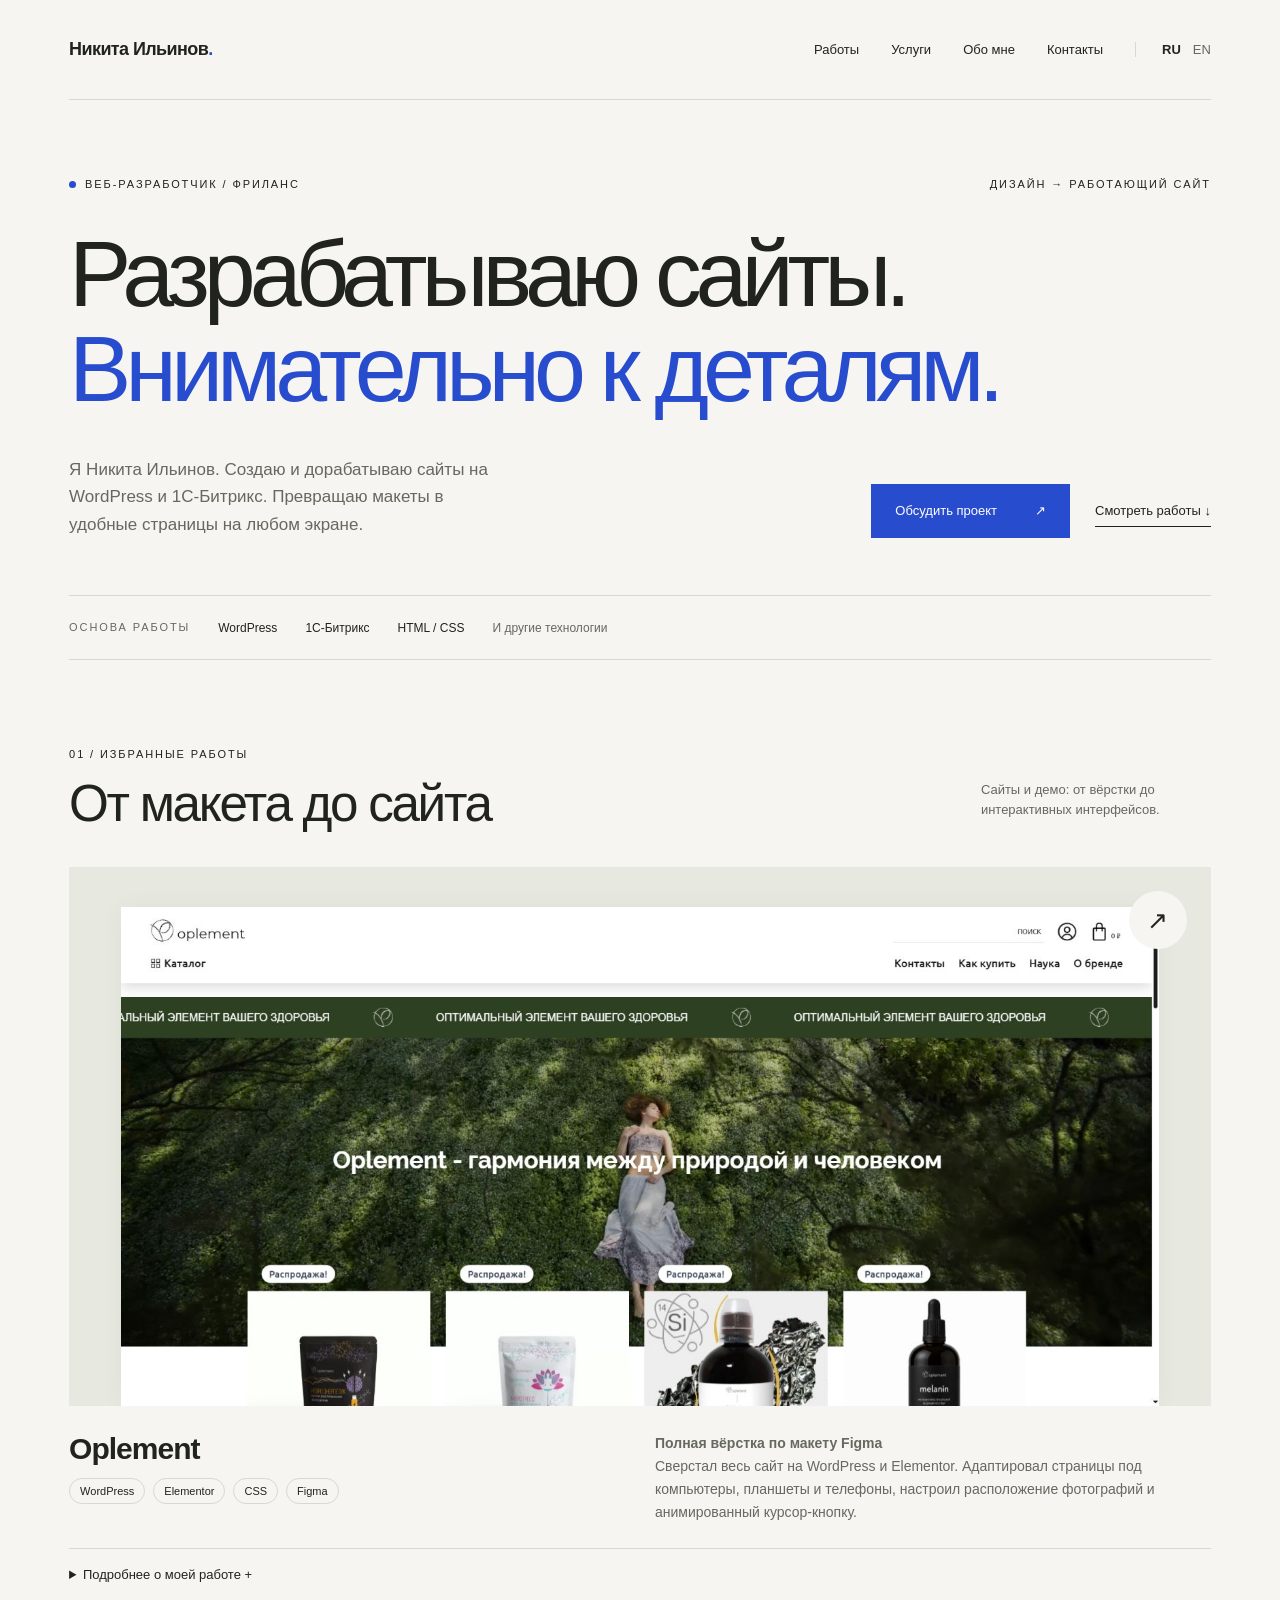
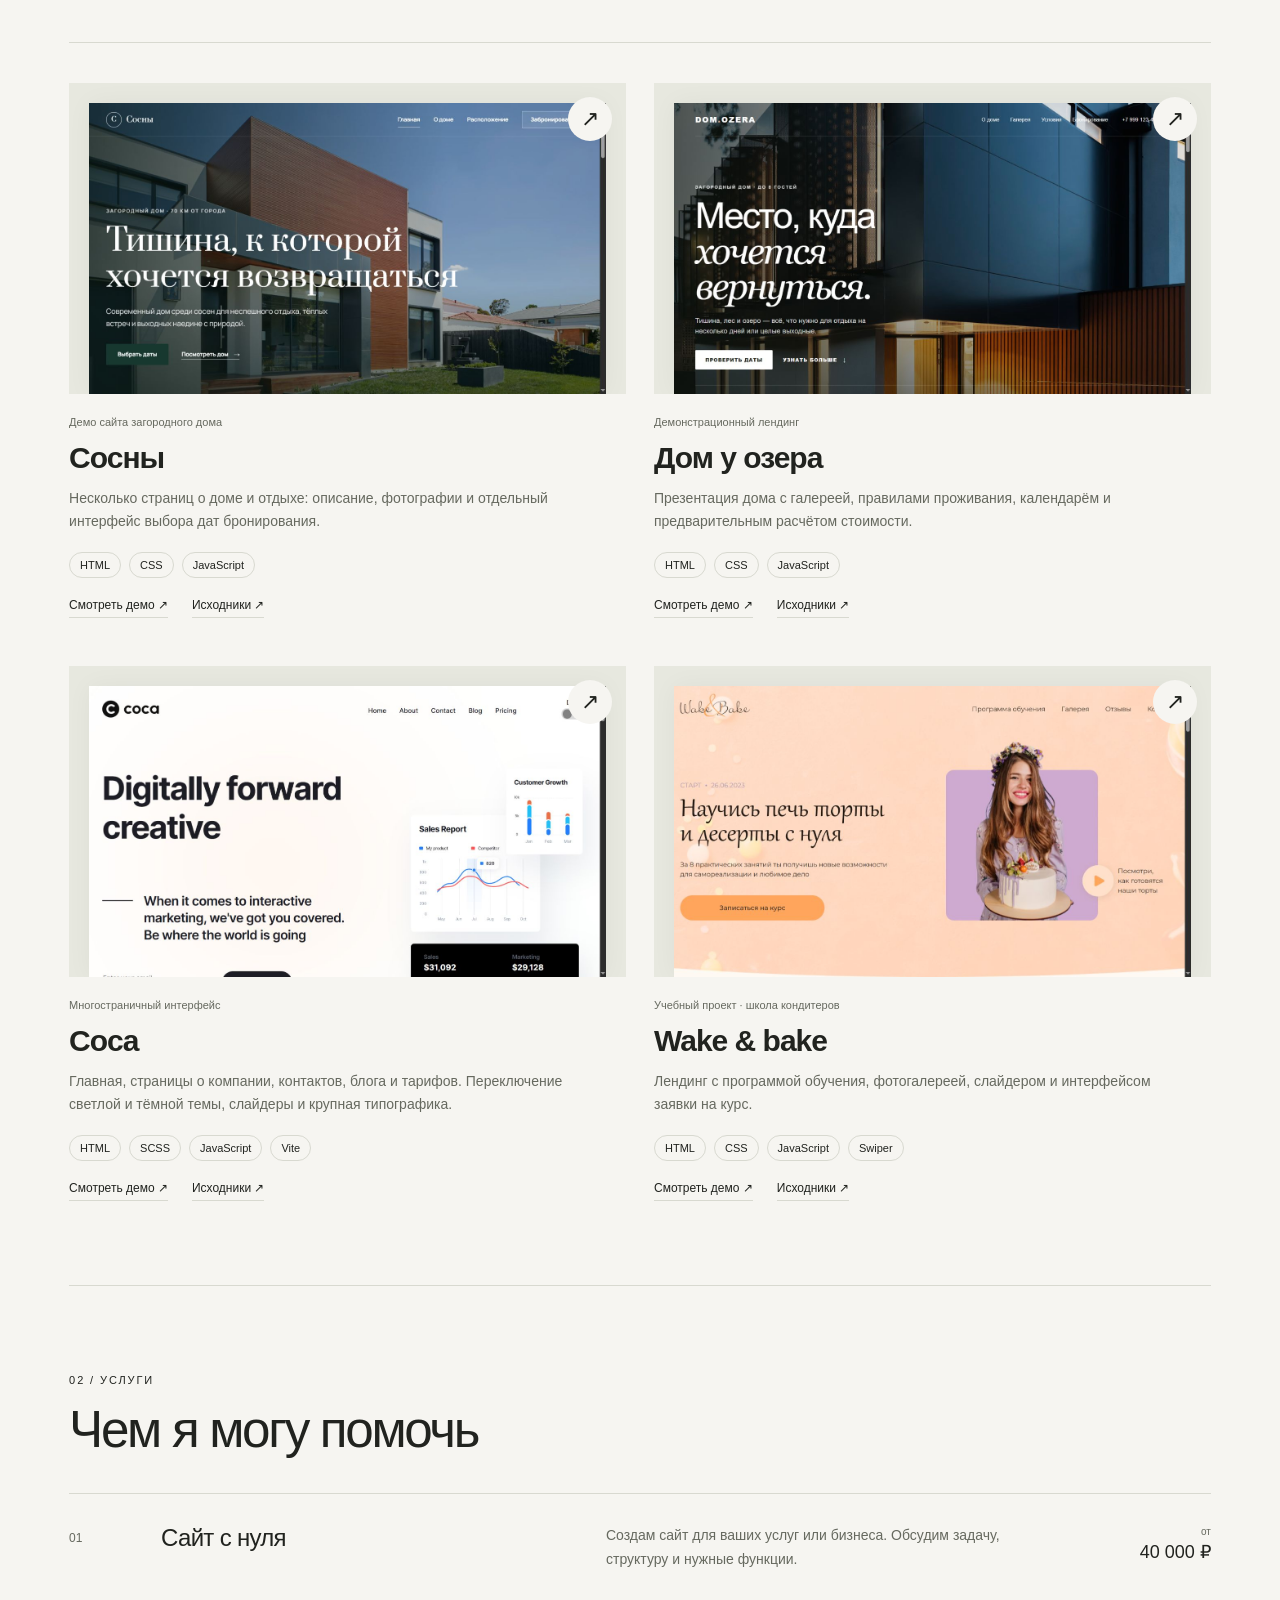
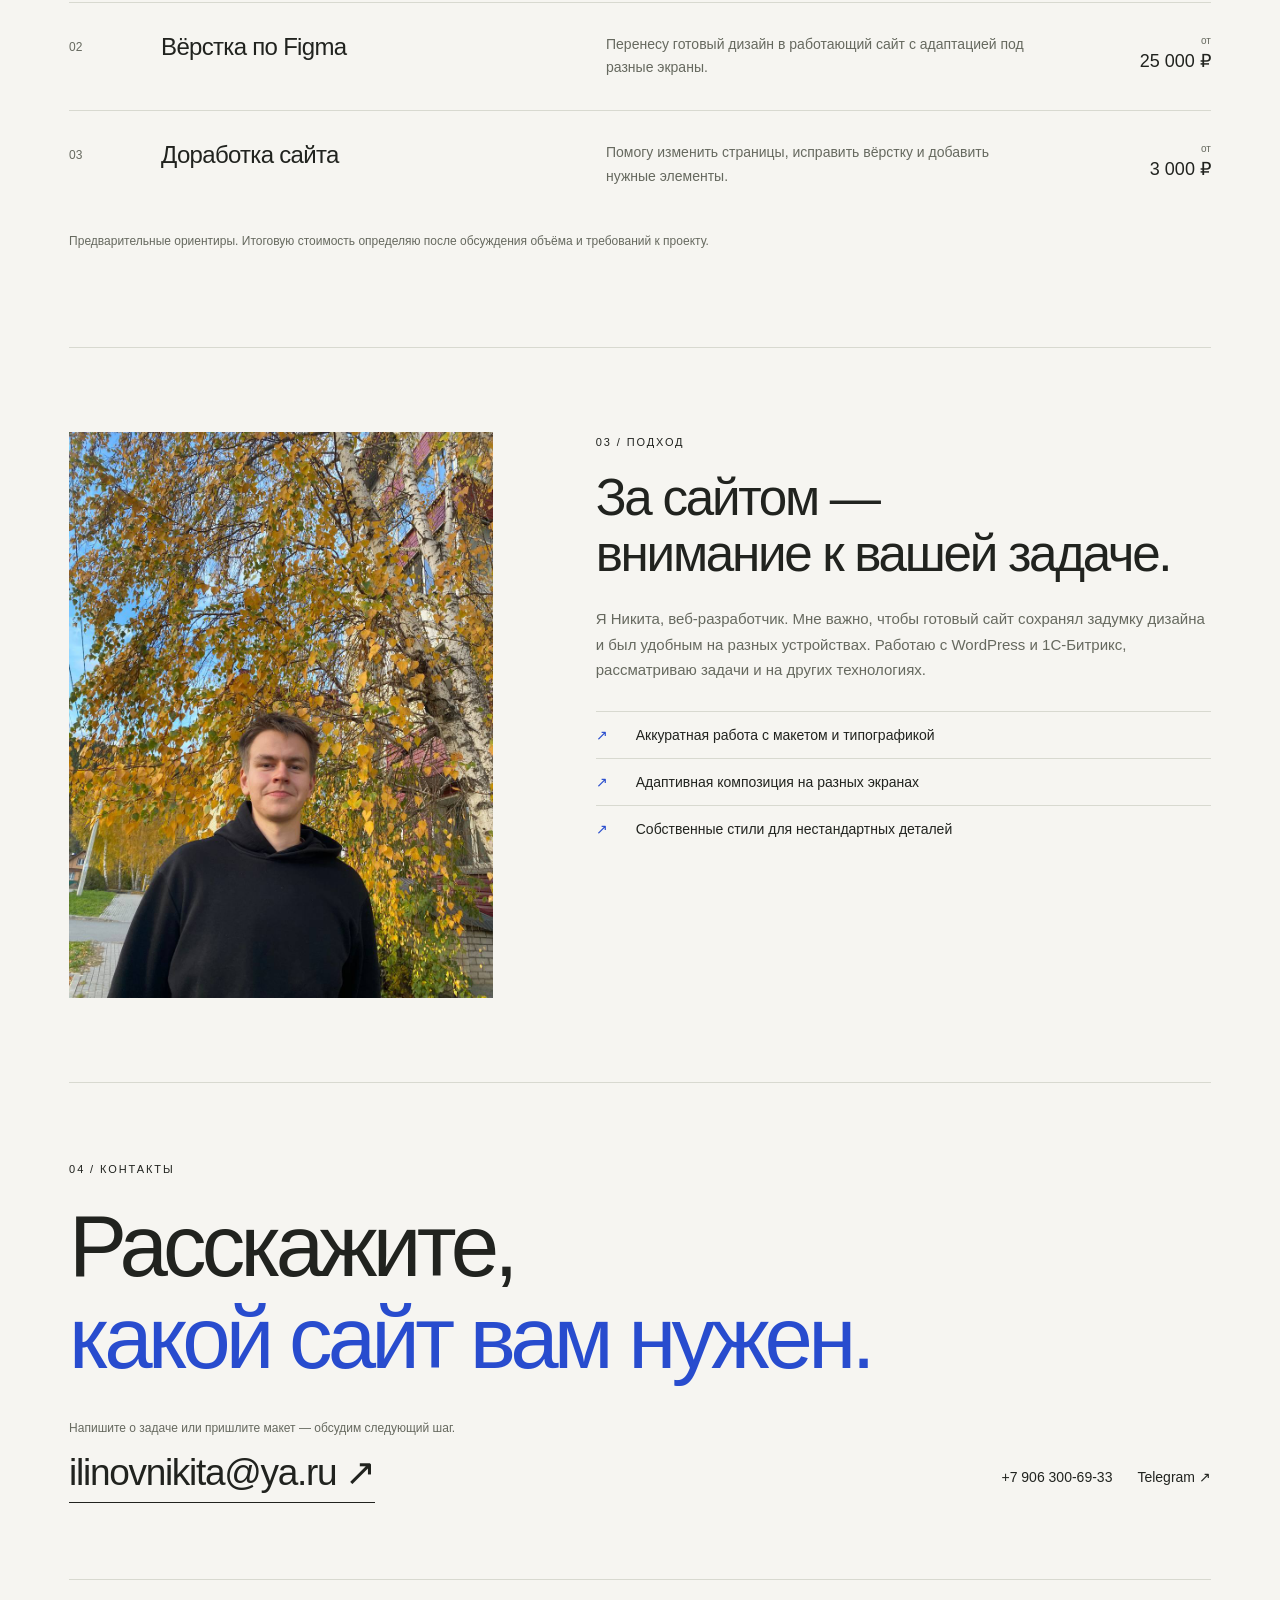
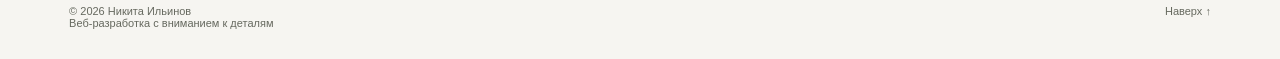
==== commit cf5bb7f1: "Add Nikita portrait to both language versions" ====
--- a/index.html
+++ b/index.html
@@ -35,6 +35,6 @@
 <article class="service"><span class="num">01</span><h3>Сайт с нуля</h3><p>Создам сайт для ваших услуг или бизнеса. Обсудим задачу, структуру и нужные функции.</p><div class="price"><small>от</small><span data-rub="40000">40 000 ₽</span></div></article><article class="service"><span class="num">02</span><h3>Вёрстка по Figma</h3><p>Перенесу готовый дизайн в работающий сайт с адаптацией под разные экраны.</p><div class="price"><small>от</small><span data-rub="25000">25 000 ₽</span></div></article><article class="service"><span class="num">03</span><h3>Доработка сайта</h3><p>Помогу изменить страницы, исправить вёрстку и добавить нужные элементы.</p><div class="price"><small>от</small><span data-rub="3000">3 000 ₽</span></div></article>
 <p class="price-note">Предварительные ориентиры. Итоговую стоимость определяю после обсуждения объёма и требований к проекту.</p>
 </section>
-<section id="about" class="about"><div class="portrait" role="img" aria-label="Место для моего фото"><span class="portrait-mark" aria-hidden="true">✳</span><span class="portrait-label">Место для моего фото</span></div><div><span class="eyebrow">03 / Подход</span><h2>За сайтом —<br>внимание к вашей задаче.</h2><p>Я Никита, веб-разработчик. Мне важно, чтобы готовый сайт сохранял задумку дизайна и был удобным на разных устройствах. Работаю с WordPress и 1С-Битрикс, рассматриваю задачи и на других технологиях.</p><div class="qualities"><div class="quality"><span aria-hidden="true">↗</span>Аккуратная работа с макетом и типографикой</div><div class="quality"><span aria-hidden="true">↗</span>Адаптивная композиция на разных экранах</div><div class="quality"><span aria-hidden="true">↗</span>Собственные стили для нестандартных деталей</div></div></div></section>
+<section id="about" class="about"><div class="portrait"><img src="assets/nikita-ilinov.jpg" alt="Никита Ильинов" width="960" height="1280" loading="lazy"></div><div><span class="eyebrow">03 / Подход</span><h2>За сайтом —<br>внимание к вашей задаче.</h2><p>Я Никита, веб-разработчик. Мне важно, чтобы готовый сайт сохранял задумку дизайна и был удобным на разных устройствах. Работаю с WordPress и 1С-Битрикс, рассматриваю задачи и на других технологиях.</p><div class="qualities"><div class="quality"><span aria-hidden="true">↗</span>Аккуратная работа с макетом и типографикой</div><div class="quality"><span aria-hidden="true">↗</span>Адаптивная композиция на разных экранах</div><div class="quality"><span aria-hidden="true">↗</span>Собственные стили для нестандартных деталей</div></div></div></section>
 <section class="contact" id="contact"><span class="eyebrow">04 / Контакты</span><h2>Расскажите,<br><span>какой сайт вам нужен.</span></h2><p class="price-note">Напишите о задаче или пришлите макет — обсудим следующий шаг.</p><div class="contact-bottom"><a class="email" href="mailto:ilinovnikita@ya.ru">ilinovnikita@ya.ru ↗</a><div class="contact-links"><a href="tel:+79063006933">+7 906 300-69-33</a><a href="https://t.me/Nikita_Ilinov" target="_blank" rel="noopener noreferrer">Telegram ↗</a></div></div></section>
 </main><footer><span>© 2026 Никита Ильинов<br>Веб-разработка с вниманием к деталям</span><a href="#top">Наверх ↑</a></footer></div></body></html>
--- a/assets/style.css
+++ b/assets/style.css
@@ -1,10 +1,10 @@
 @font-face{font-family:Local;src:local('Arial');font-display:swap}
 :root{--paper:#f6f5f1;--ink:#21231f;--muted:#66695f;--line:#d8d9d0;--blue:#284cce;--white:#fff;--pad:clamp(22px,5.4vw,86px)}
-*{box-sizing:border-box}html{scroll-behavior:smooth;scroll-padding-top:24px}body{margin:0;background:var(--paper);color:var(--ink);font-family:Local,Arial,sans-serif;-webkit-font-smoothing:antialiased}a{color:inherit;text-decoration:none}button,select{font:inherit}a,button,select{ -webkit-tap-highlight-color:transparent}a:focus-visible,select:focus-visible,summary:focus-visible{outline:3px solid var(--blue);outline-offset:6px}a:hover{color:var(--blue)}::selection{background:#d4ddff}.skip{position:absolute;top:-80px;left:20px;background:white;padding:14px;z-index:10}.skip:focus{top:10px}.wrap{max-width:1600px;margin:auto;padding:0 var(--pad)}header{display:flex;align-items:center;justify-content:space-between;gap:20px;min-height:100px;border-bottom:1px solid var(--line)}.brand{font-size:18px;font-weight:700;letter-spacing:-.6px}.brand span{color:var(--blue)}.nav{display:flex;align-items:center;gap:32px;font-size:13px}.language{display:flex;gap:12px;border-left:1px solid var(--line);padding-left:26px}.language [aria-current]{font-weight:bold}.language a{color:var(--muted)}.eyebrow{font-size:11px;letter-spacing:1.9px;text-transform:uppercase;line-height:1.6}.hero{padding:76px 0 57px}.hero-top{display:flex;justify-content:space-between;gap:20px;margin-bottom:32px}.dot{display:inline-block;width:7px;height:7px;background:var(--blue);border-radius:50%;margin-right:9px}.hero h1{font-size:clamp(48px,7.3vw,108px);font-weight:500;line-height:1.02;letter-spacing:-.065em;max-width:1120px;margin:0}.hero h1 span{color:var(--blue)}.hero-bottom{margin-top:40px;display:grid;grid-template-columns:1fr 1fr;gap:32px;align-items:end}.intro{font-size:17px;line-height:1.6;max-width:440px;margin:0;color:var(--muted)}.actions{display:flex;gap:25px;align-items:center;justify-content:flex-end}.button{display:inline-flex;justify-content:space-between;gap:38px;align-items:center;background:var(--blue);color:white;padding:19px 24px;font-size:13px;min-height:54px}.button:hover{background:#1e3da9;color:white}.text-link{font-size:13px;border-bottom:1px solid var(--ink);padding:8px 0}.stack{display:flex;gap:28px;align-items:center;padding:23px 0;border-top:1px solid var(--line);border-bottom:1px solid var(--line);font-size:12px;color:var(--muted)}.stack strong{font-weight:500;color:var(--ink)}section{padding:84px 0;border-bottom:1px solid var(--line)}.section-head{display:flex;justify-content:space-between;align-items:end;gap:24px;margin-bottom:35px}.section-head h2{font-size:clamp(32px,4vw,56px);font-weight:400;letter-spacing:-.045em;margin:12px 0 0;line-height:1.1}.section-head .aside{font-size:13px;color:var(--muted);max-width:230px;line-height:1.5}.project-visual{display:block;background:#e7e8df;padding:40px 52px 0;overflow:hidden;position:relative}.project-visual img{display:block;width:100%;height:auto;box-shadow:0 0 24px #0000000b;transition:transform .4s}.project-visual:hover img{transform:translateY(-5px)}.project-visual .visit{position:absolute;right:24px;top:24px;background:var(--paper);border-radius:50%;height:58px;width:58px;display:grid;place-items:center;font-size:25px}.project-meta{display:grid;grid-template-columns:1fr 1fr;gap:30px;margin-top:26px}.project-name{font-size:30px;letter-spacing:-1px;margin:0 0 12px}.tags{display:flex;flex-wrap:wrap;gap:8px}.tag{font-size:11px;border:1px solid var(--line);border-radius:30px;padding:6px 10px}.project-meta p{font-size:14px;line-height:1.65;margin:0;color:var(--muted)}details{margin-top:24px;border-top:1px solid var(--line);padding-top:18px}summary{font-size:13px;cursor:pointer;width:fit-content}details p{font-size:14px;color:var(--muted);line-height:1.7;max-width:800px}.service{display:grid;grid-template-columns:70px 1fr 1fr 160px;gap:22px;padding:30px 0;border-top:1px solid var(--line);align-items:start}.service .num{font-size:12px;color:var(--muted);padding-top:7px}.service h3{font-size:24px;font-weight:400;letter-spacing:-.7px;margin:0}.service p{font-size:14px;line-height:1.7;color:var(--muted);margin:0}.price{font-size:18px;white-space:nowrap;text-align:right;line-height:1.5}.price small{display:block;font-size:10px;color:var(--muted)}.rate-tools{display:flex;align-items:center;gap:12px;font-size:13px}.rate-tools select{background:transparent;border:1px solid var(--line);padding:10px;color:var(--ink)}.price-note{font-size:12px;line-height:1.7;color:var(--muted);max-width:700px}.price-note a{text-decoration:underline}.about{display:grid;grid-template-columns:1fr 1.45fr;gap:clamp(35px,8vw,130px)}.portrait{min-height:400px;background:#e9e9e2;position:relative;display:grid;place-items:center;overflow:hidden}.portrait:before{content:'NI';font-size:clamp(90px,13vw,190px);font-weight:500;letter-spacing:-.09em;color:#d5d7ce}.portrait-label{position:absolute;bottom:22px;left:24px;font-size:10px;color:var(--muted);letter-spacing:1.6px}.portrait-mark{position:absolute;right:24px;top:24px;font-size:24px;color:#92988b}.about h2{font-size:clamp(32px,4vw,54px);font-weight:400;letter-spacing:-.045em;line-height:1.1;margin:18px 0 24px}.about p{font-size:15px;color:var(--muted);line-height:1.7}.qualities{margin-top:28px}.quality{padding:15px 0;border-top:1px solid var(--line);display:grid;grid-template-columns:25px 1fr;gap:15px;font-size:14px}.quality span{color:var(--blue)}.contact{padding:76px 0}.contact h2{font-weight:400;font-size:clamp(40px,6.8vw,92px);letter-spacing:-.055em;line-height:1.05;max-width:900px;margin:22px 0 35px}.contact h2 span{color:var(--blue)}.contact-bottom{display:flex;align-items:center;justify-content:space-between;gap:28px}.email{font-size:clamp(19px,3vw,37px);letter-spacing:-.035em;border-bottom:1px solid var(--ink);padding-bottom:8px}.contact-links{display:flex;gap:25px;align-items:center;font-size:14px;flex-wrap:wrap}.disabled{color:var(--muted);font-size:12px}.disabled small{display:block;margin-top:5px;font-size:10px}footer{display:flex;justify-content:space-between;gap:20px;padding:25px 0 30px;font-size:11px;color:var(--muted)}
+*{box-sizing:border-box}html{scroll-behavior:smooth;scroll-padding-top:24px}body{margin:0;background:var(--paper);color:var(--ink);font-family:Local,Arial,sans-serif;-webkit-font-smoothing:antialiased}a{color:inherit;text-decoration:none}button,select{font:inherit}a,button,select{ -webkit-tap-highlight-color:transparent}a:focus-visible,select:focus-visible,summary:focus-visible{outline:3px solid var(--blue);outline-offset:6px}a:hover{color:var(--blue)}::selection{background:#d4ddff}.skip{position:absolute;top:-80px;left:20px;background:white;padding:14px;z-index:10}.skip:focus{top:10px}.wrap{max-width:1600px;margin:auto;padding:0 var(--pad)}header{display:flex;align-items:center;justify-content:space-between;gap:20px;min-height:100px;border-bottom:1px solid var(--line)}.brand{font-size:18px;font-weight:700;letter-spacing:-.6px}.brand span{color:var(--blue)}.nav{display:flex;align-items:center;gap:32px;font-size:13px}.language{display:flex;gap:12px;border-left:1px solid var(--line);padding-left:26px}.language [aria-current]{font-weight:bold}.language a{color:var(--muted)}.eyebrow{font-size:11px;letter-spacing:1.9px;text-transform:uppercase;line-height:1.6}.hero{padding:76px 0 57px}.hero-top{display:flex;justify-content:space-between;gap:20px;margin-bottom:32px}.dot{display:inline-block;width:7px;height:7px;background:var(--blue);border-radius:50%;margin-right:9px}.hero h1{font-size:clamp(48px,7.3vw,108px);font-weight:500;line-height:1.02;letter-spacing:-.065em;max-width:1120px;margin:0}.hero h1 span{color:var(--blue)}.hero-bottom{margin-top:40px;display:grid;grid-template-columns:1fr 1fr;gap:32px;align-items:end}.intro{font-size:17px;line-height:1.6;max-width:440px;margin:0;color:var(--muted)}.actions{display:flex;gap:25px;align-items:center;justify-content:flex-end}.button{display:inline-flex;justify-content:space-between;gap:38px;align-items:center;background:var(--blue);color:white;padding:19px 24px;font-size:13px;min-height:54px}.button:hover{background:#1e3da9;color:white}.text-link{font-size:13px;border-bottom:1px solid var(--ink);padding:8px 0}.stack{display:flex;gap:28px;align-items:center;padding:23px 0;border-top:1px solid var(--line);border-bottom:1px solid var(--line);font-size:12px;color:var(--muted)}.stack strong{font-weight:500;color:var(--ink)}section{padding:84px 0;border-bottom:1px solid var(--line)}.section-head{display:flex;justify-content:space-between;align-items:end;gap:24px;margin-bottom:35px}.section-head h2{font-size:clamp(32px,4vw,56px);font-weight:400;letter-spacing:-.045em;margin:12px 0 0;line-height:1.1}.section-head .aside{font-size:13px;color:var(--muted);max-width:230px;line-height:1.5}.project-visual{display:block;background:#e7e8df;padding:40px 52px 0;overflow:hidden;position:relative}.project-visual img{display:block;width:100%;height:auto;box-shadow:0 0 24px #0000000b;transition:transform .4s}.project-visual:hover img{transform:translateY(-5px)}.project-visual .visit{position:absolute;right:24px;top:24px;background:var(--paper);border-radius:50%;height:58px;width:58px;display:grid;place-items:center;font-size:25px}.project-meta{display:grid;grid-template-columns:1fr 1fr;gap:30px;margin-top:26px}.project-name{font-size:30px;letter-spacing:-1px;margin:0 0 12px}.tags{display:flex;flex-wrap:wrap;gap:8px}.tag{font-size:11px;border:1px solid var(--line);border-radius:30px;padding:6px 10px}.project-meta p{font-size:14px;line-height:1.65;margin:0;color:var(--muted)}details{margin-top:24px;border-top:1px solid var(--line);padding-top:18px}summary{font-size:13px;cursor:pointer;width:fit-content}details p{font-size:14px;color:var(--muted);line-height:1.7;max-width:800px}.service{display:grid;grid-template-columns:70px 1fr 1fr 160px;gap:22px;padding:30px 0;border-top:1px solid var(--line);align-items:start}.service .num{font-size:12px;color:var(--muted);padding-top:7px}.service h3{font-size:24px;font-weight:400;letter-spacing:-.7px;margin:0}.service p{font-size:14px;line-height:1.7;color:var(--muted);margin:0}.price{font-size:18px;white-space:nowrap;text-align:right;line-height:1.5}.price small{display:block;font-size:10px;color:var(--muted)}.rate-tools{display:flex;align-items:center;gap:12px;font-size:13px}.rate-tools select{background:transparent;border:1px solid var(--line);padding:10px;color:var(--ink)}.price-note{font-size:12px;line-height:1.7;color:var(--muted);max-width:700px}.price-note a{text-decoration:underline}.about{display:grid;grid-template-columns:1fr 1.45fr;gap:clamp(35px,8vw,130px)}.portrait{align-self:start;background:#e9e9e2}.portrait img{display:block;width:100%;height:auto;aspect-ratio:3/4}.about h2{font-size:clamp(32px,4vw,54px);font-weight:400;letter-spacing:-.045em;line-height:1.1;margin:18px 0 24px}.about p{font-size:15px;color:var(--muted);line-height:1.7}.qualities{margin-top:28px}.quality{padding:15px 0;border-top:1px solid var(--line);display:grid;grid-template-columns:25px 1fr;gap:15px;font-size:14px}.quality span{color:var(--blue)}.contact{padding:76px 0}.contact h2{font-weight:400;font-size:clamp(40px,6.8vw,92px);letter-spacing:-.055em;line-height:1.05;max-width:900px;margin:22px 0 35px}.contact h2 span{color:var(--blue)}.contact-bottom{display:flex;align-items:center;justify-content:space-between;gap:28px}.email{font-size:clamp(19px,3vw,37px);letter-spacing:-.035em;border-bottom:1px solid var(--ink);padding-bottom:8px}.contact-links{display:flex;gap:25px;align-items:center;font-size:14px;flex-wrap:wrap}.disabled{color:var(--muted);font-size:12px}.disabled small{display:block;margin-top:5px;font-size:10px}footer{display:flex;justify-content:space-between;gap:20px;padding:25px 0 30px;font-size:11px;color:var(--muted)}
 .project-grid{display:grid;grid-template-columns:repeat(2,minmax(0,1fr));gap:48px 28px;margin-top:60px;padding-top:40px;border-top:1px solid var(--line)}.project-card{min-width:0}.project-card .project-visual{padding:20px 20px 0}.project-card .project-visual img{aspect-ratio:1265/712;object-fit:cover}.project-card .visit{width:44px;height:44px;font-size:22px;right:14px;top:14px}.card-copy{padding-top:20px}.card-kind{font-size:11px;color:var(--muted);line-height:1.5;margin:0 0 10px}.card-description{font-size:14px;line-height:1.7;color:var(--muted);margin:0 0 18px;max-width:520px}.card-links{display:flex;flex-wrap:wrap;gap:24px;margin-top:20px;font-size:12px}.card-links a{border-bottom:1px solid var(--line);padding-bottom:5px}
 @media(max-width:620px){.project-grid{grid-template-columns:1fr;gap:35px;margin-top:40px;padding-top:30px}.project-card .project-visual{padding:14px 14px 0}}
 @media(min-width:1600px){.hero h1{font-size:112px}}
-@media(max-width:900px){.nav{gap:18px}.hero{padding-top:52px}.service{grid-template-columns:30px 1fr 1fr}.price{grid-column:2/-1;text-align:left;display:flex;gap:8px;align-items:center}.price small{display:inline}.about{gap:36px}.portrait{min-height:360px}.contact-bottom{align-items:flex-start;flex-direction:column}.actions{gap:18px}.button{gap:22px}.project-visual{padding:24px 24px 0}}
-@media(max-width:620px){header{min-height:83px}.brand{font-size:16px}.nav>a{display:none}.language{padding-left:0;border:0}.hero{padding:40px 0 32px}.hero-top{margin-bottom:25px}.hero-top>.eyebrow:last-child{display:none}.hero h1{font-size:49px}.hero-bottom{grid-template-columns:1fr;margin-top:27px;gap:24px}.intro{font-size:15px}.actions{justify-content:flex-start;flex-wrap:wrap}.stack{gap:16px;flex-wrap:wrap;font-size:11px;line-height:1.5}.stack>.eyebrow{width:100%;font-size:9px}.section-head{align-items:start}.section-head .aside{display:none}section{padding:51px 0}.section-head{margin-bottom:25px}.project-visual{padding:18px 14px 0}.project-visual .visit{width:40px;height:40px;font-size:20px;right:12px;top:12px}.project-meta{grid-template-columns:1fr;gap:18px}.project-name{font-size:27px}.service{grid-template-columns:24px 1fr;gap:15px;padding:25px 0}.service h3{font-size:23px}.service p{grid-column:2}.price{grid-column:2;font-size:18px;flex-wrap:wrap}.about{grid-template-columns:1fr;gap:32px}.portrait{min-height:300px}.portrait:before{font-size:150px}.about h2{font-size:38px}.contact{padding:50px 0}.contact h2{font-size:43px}.contact-links{gap:22px}.email{font-size:25px}footer{font-size:10px;line-height:1.6}.rate-tools{margin-bottom:22px}.section-head h2{font-size:35px}}
+@media(max-width:900px){.nav{gap:18px}.hero{padding-top:52px}.service{grid-template-columns:30px 1fr 1fr}.price{grid-column:2/-1;text-align:left;display:flex;gap:8px;align-items:center}.price small{display:inline}.about{gap:36px}.contact-bottom{align-items:flex-start;flex-direction:column}.actions{gap:18px}.button{gap:22px}.project-visual{padding:24px 24px 0}}
+@media(max-width:620px){header{min-height:83px}.brand{font-size:16px}.nav>a{display:none}.language{padding-left:0;border:0}.hero{padding:40px 0 32px}.hero-top{margin-bottom:25px}.hero-top>.eyebrow:last-child{display:none}.hero h1{font-size:49px}.hero-bottom{grid-template-columns:1fr;margin-top:27px;gap:24px}.intro{font-size:15px}.actions{justify-content:flex-start;flex-wrap:wrap}.stack{gap:16px;flex-wrap:wrap;font-size:11px;line-height:1.5}.stack>.eyebrow{width:100%;font-size:9px}.section-head{align-items:start}.section-head .aside{display:none}section{padding:51px 0}.section-head{margin-bottom:25px}.project-visual{padding:18px 14px 0}.project-visual .visit{width:40px;height:40px;font-size:20px;right:12px;top:12px}.project-meta{grid-template-columns:1fr;gap:18px}.project-name{font-size:27px}.service{grid-template-columns:24px 1fr;gap:15px;padding:25px 0}.service h3{font-size:23px}.service p{grid-column:2}.price{grid-column:2;font-size:18px;flex-wrap:wrap}.about{grid-template-columns:1fr;gap:32px}.about h2{font-size:38px}.contact{padding:50px 0}.contact h2{font-size:43px}.contact-links{gap:22px}.email{font-size:25px}footer{font-size:10px;line-height:1.6}.rate-tools{margin-bottom:22px}.section-head h2{font-size:35px}}
 @media(max-width:360px){.hero h1{font-size:40px}}
 @media(prefers-reduced-motion:reduce){html{scroll-behavior:auto}*,*:before,*:after{transition:none!important}}
